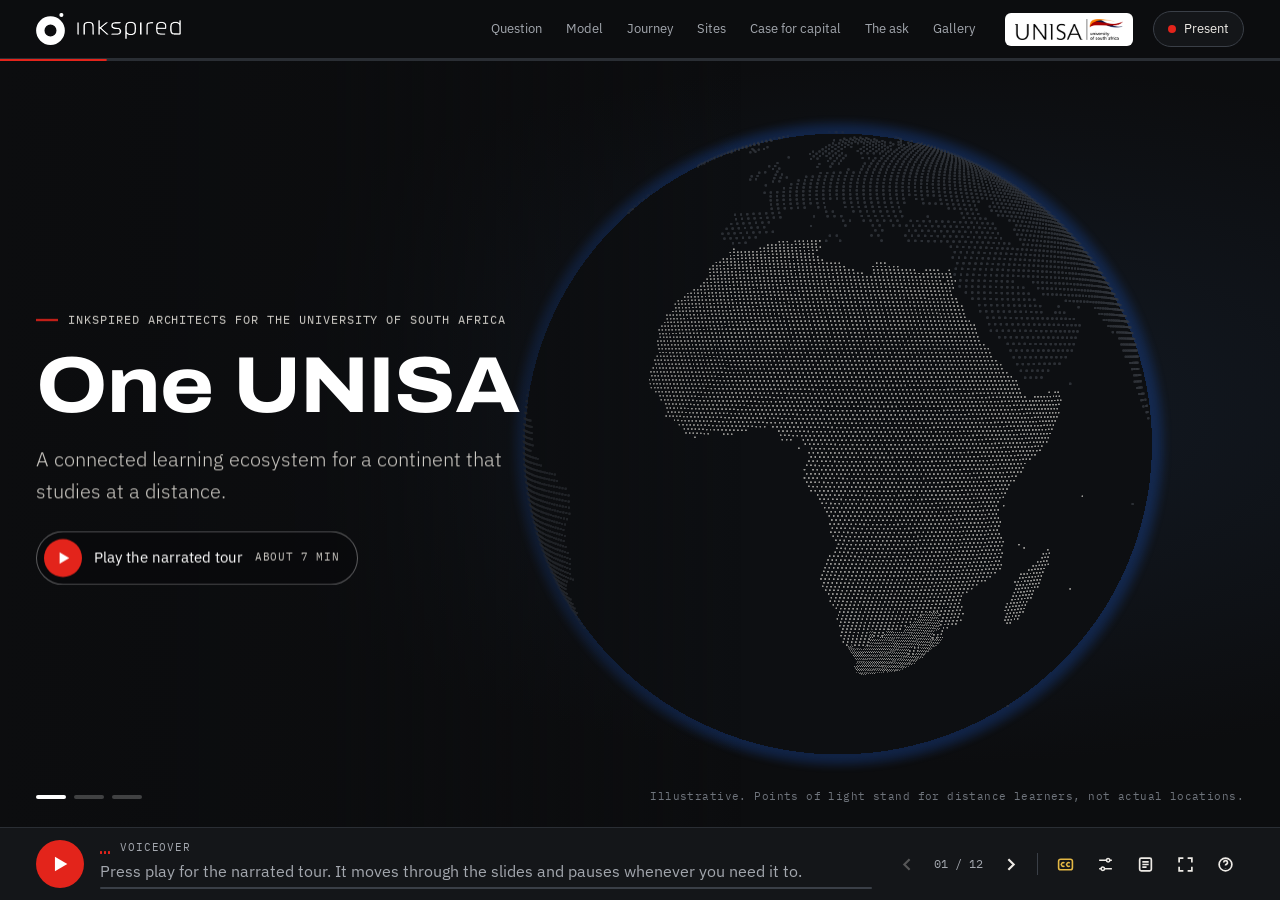
==== index.html @ 0e694513 "Add the One UNISA interactive pitch deck Slide deck with the Africa globe opening, narrated tour (br" ====
<!doctype html>
<html lang="en-ZA">
<head>
<meta charset="utf-8">
<meta name="viewport" content="width=device-width,initial-scale=1,viewport-fit=cover">
<title>One UNISA Global Model</title>
<link rel="icon" type="image/png" href="img/favicon.png">
<link rel="apple-touch-icon" href="img/apple-touch-icon.png">
<link rel="stylesheet" href="fonts/fonts.css">
<link rel="stylesheet" href="css/deck.css">
</head>
<body>

<header class="bar">
  <div class="wrap">
    <a class="brand" href="#africa" data-go="africa" aria-label="Inkspired Architects, back to the start">
      <svg viewBox="0 0 100 111" aria-hidden="true"><circle cx="49.95" cy="60.94" r="35.36" fill="none" stroke="#fff" stroke-width="28.98"/><circle cx="87.79" cy="6.99" r="7.04" fill="#fff"/></svg>
      <img src="img/inkspired-wordmark.png" alt="inkspired" width="796" height="145">
    </a>
    <nav class="nav" aria-label="Chapters">
      <a href="#question" data-go="question">Question</a>
      <a href="#model" data-go="model">Model</a>
      <a href="#journey" data-go="journey">Journey</a>
      <a href="#sites" data-go="sites">Sites</a>
      <a href="#capital" data-go="capital">Case for capital</a>
      <a href="#ask" data-go="ask">The ask</a>
      <a href="#gallery" data-go="gallery">Gallery</a>
    </nav>
    <span class="unisa-chip"><img src="img/unisa-logo.png" alt="UNISA, University of South Africa" width="600" height="117"></span>
    <button class="present" id="presentBtn" type="button" aria-pressed="false"><i></i><span>Present</span></button>
  </div>
</header>
<div class="prog" aria-hidden="true"><i id="progBar"></i></div>

<main class="deck" id="deck" aria-roledescription="slide deck" aria-label="One UNISA">
<div class="track" id="track">

<!-- 00 AFRICA, AT A DISTANCE -->
<section id="africa" class="pg pro-pg" data-chap="vision" aria-roledescription="slide" aria-label="Africa, at a distance">
  <div class="pro-stage" id="proStage">
    <canvas id="globe" aria-hidden="true"></canvas>
    <div class="pro-scrim"></div>
    <div class="pro-labels" id="proLabels" aria-hidden="true"></div>
  </div>
  <div class="pro-copy">
    <div class="wrap">
      <div class="pro-step" data-ph="0">
        <span class="mono pro-kicker"><b></b>Inkspired Architects for the University of South Africa</span>
        <h1>One UNISA</h1>
        <p>A connected learning ecosystem for a continent that studies at a distance.</p>
        <button class="cta" id="heroCta" type="button"><i><svg viewBox="0 0 16 16" fill="#fff"><path d="M3 1.5l11 6.5-11 6.5z"/></svg></i><span>Play the narrated tour</span><small id="ctaMin"></small></button>
      </div>
      <div class="pro-step" data-ph="1">
        <span class="mono pro-kicker"><b></b>Today</span>
        <h1>Africa, at a distance.</h1>
        <p>Students study alone: at kitchen tables, on phones, far from support, laboratories and employers.</p>
      </div>
      <div class="pro-step" data-ph="2">
        <span class="mono pro-kicker"><b></b>One UNISA</span>
        <h1>Now, a front door.</h1>
        <p>Three sites where their regions’ economies already live, joined by one digital backbone from the main campus.</p>
      </div>
    </div>
  </div>
  <div class="pro-foot">
    <div class="wrap">
      <div class="pro-dots" id="proDots"><button type="button" data-ph="0" aria-label="One UNISA"></button><button type="button" data-ph="1" aria-label="Africa, at a distance"></button><button type="button" data-ph="2" aria-label="A front door"></button></div>
      <span class="mono pro-note">Illustrative. Points of light stand for distance learners, not actual locations.</span>
    </div>
  </div>
</section>

<!-- 01 VISION -->
<section id="vision" class="pg hero-pg" data-chap="vision" aria-roledescription="slide" aria-label="One UNISA">
  <div class="hero" id="hero">
    <svg class="hero-ring" viewBox="0 0 100 111" aria-hidden="true"><circle class="r" pathLength="100" cx="49.95" cy="60.94" r="35.36" fill="none" stroke="#fff" stroke-width="28.98"/><circle class="d" cx="87.79" cy="6.99" r="7.04" fill="#fff"/></svg>
    <div class="slide on" style="--acc:var(--hub)" data-i="0">
      <div class="px"><img src="img/d-hub-night.webp" alt="The Hub, Cape Town Marine Studies, at night on the waterfront with Table Mountain behind" width="1600" height="802"></div>
    </div>
    <div class="slide" style="--acc:var(--centre)" data-i="1">
      <div class="px"><img src="img/d-cen-exterior.webp" alt="The Centre, Mahikeng Mining Knowledge Centre, in afternoon light" width="1600" height="900"></div>
    </div>
    <div class="slide" style="--acc:var(--spoke)" data-i="2">
      <div class="px"><img src="img/g-spk-exterior.webp" alt="The Spoke, Mthatha, street frontage at golden hour" width="1600" height="903"></div>
    </div>
    <div class="hero-copy" data-spot>
      <div class="wrap">
        <div id="heroCopy" aria-live="polite"></div>
      </div>
    </div>
    <div class="hero-ctrl">
      <div class="wrap">
        <div class="segs" id="segs">
          <button class="seg" type="button" data-i="0" aria-current="true"><span>01 The Hub</span><i></i></button>
          <button class="seg" type="button" data-i="1"><span>02 The Centre</span><i></i></button>
          <button class="seg" type="button" data-i="2"><span>03 The Spoke</span><i></i></button>
        </div>
        <button class="hbtn" id="heroPause" type="button" aria-label="Pause slides"></button>
        <button class="hbtn" id="heroNext" type="button" aria-label="Next image"><svg viewBox="0 0 16 16" fill="none" stroke="#fff" stroke-width="2"><path d="M6 3l5 5-5 5"/></svg></button>
      </div>
    </div>
  </div>
  <div class="strip">
    <div class="wrap">
      <div data-spot><b data-count="3">3</b><span>connected sites, one network</span></div>
      <div data-spot><b data-count="7900" data-fmt="m2">7,900 m²</b><span>stated gross floor area</span></div>
      <div data-spot><b data-count="3">3</b><span>regional catalytic niches</span></div>
      <div data-spot><b data-count="1">1</b><span>design language and digital backbone</span></div>
    </div>
  </div>
</section>

<!-- 02 QUESTION -->
<section id="question" class="pg" data-chap="question" aria-roledescription="slide" aria-label="The question for this board">
  <div class="wrap">
    <div class="sheet"><span class="n"></span><span class="t">The question for this board</span></div>
    <p class="quote" data-spot>UNISA has taught Africa at a distance for generations. <strong>What if that distance had a front door?</strong></p>
    <div class="gaps">
      <div class="gap" data-spot><span class="mono">Gap one</span><h3>A place to be supported</h3><p>Distance students study at kitchen tables and on phones. When they fall behind, nobody sees it until results are published.</p></div>
      <div class="gap" data-spot><span class="mono">Gap two</span><h3>Laboratories for research</h3><p>Marine science, geoscience and pharmacy need equipment, data and supervision that a screen alone cannot provide.</p></div>
      <div class="gap" data-spot><span class="mono">Gap three</span><h3>A meeting point with industry</h3><p>Employers, ports, mines and clinics need somewhere to meet the graduates they will hire and the research they will fund.</p></div>
    </div>
  </div>
</section>

<!-- 03 MODEL -->
<section id="model" class="pg" data-chap="model" aria-roledescription="slide" aria-label="The model">
  <div class="wrap">
    <div class="sheet"><span class="n"></span><span class="t">The model</span></div>
    <div class="model">
      <div class="mcol">
        <div class="head" data-spot>
          <h2>One UNISA. Three sites. One system.</h2>
          <p class="lede">Each site anchors a catalytic niche its region already lives by, and is sized to the community it serves. All three share one design language and one digital backbone run from the main campus.</p>
        </div>
        <div class="tiers arm-target" id="tiers" data-spot>
          <button class="tier" type="button" data-site="hub" style="--acc:var(--hub);--w:100%"><span class="dot"></span><h3>The Hub, Cape Town</h3><span class="m2">5,000<small>m²</small></span><p>Marine studies and the blue economy</p><span class="scale"><i></i></span></button>
          <button class="tier" type="button" data-site="centre" style="--acc:var(--centre);--w:44%"><span class="dot"></span><h3>The Centre, Mahikeng</h3><span class="m2">2,200<small>m²</small></span><p>Mining and geoscience</p><span class="scale"><i></i></span></button>
          <button class="tier" type="button" data-site="spoke" style="--acc:var(--spoke);--w:14%"><span class="dot"></span><h3>The Spoke, Mthatha</h3><span class="m2">700<small>m²</small></span><p>Pharmaceutical and health studies</p><span class="scale"><i></i></span></button>
          <div class="total"><span class="mono">Network total, stated</span><b>7,900 m²</b></div>
        </div>
      </div>
      <div class="map" data-spot>
        <svg id="mapSvg" viewBox="0 0 620 520" role="img" aria-label="Schematic map of South Africa showing Cape Town, Mahikeng and Mthatha linked to the Pretoria main campus"></svg>
        <span class="cap">Schematic. Not to scale.</span>
      </div>
    </div>
  </div>
</section>

<!-- 04 JOURNEY -->
<section id="journey" class="pg" data-chap="journey" aria-roledescription="slide" aria-label="Student experience">
  <div class="wrap fill">
    <div class="sheet"><span class="n"></span><span class="t">Student experience</span></div>
    <div class="head jhead" data-spot>
      <h2>A student journey that reaches out first.</h2>
      <p class="lede">The buildings exist to deliver a service model. At every stage the system acts before the student has to ask, and every stage has a number the university can track.</p>
    </div>
    <div class="curve" data-spot>
      <div class="cs"><svg id="curveSvg" viewBox="0 0 1000 150" role="group" aria-label="Journey stages"></svg></div>
    </div>
    <div class="stage grow" id="stage" data-spot></div>
  </div>
</section>

<!-- 05 SITES -->
<section id="sites" class="pg" data-chap="sites" aria-roledescription="slide" aria-label="The three sites">
  <div class="wrap fill">
    <div class="sheet"><span class="n"></span><span class="t">The three sites</span></div>
    <div class="rowhead">
      <div class="head">
        <h2>Every square metre has a job.</h2>
        <p class="note">Explore each site through its renders. Areas are taken directly from the proposed accommodation framework.</p>
      </div>
      <div class="tabs sm" role="tablist" aria-label="Sites" data-tabs></div>
    </div>
    <div class="site-top grow" id="sitePanel" role="tabpanel"></div>
  </div>
</section>

<!-- 06 BRIEF -->
<section id="brief" class="pg" data-chap="sites" aria-roledescription="slide" aria-label="Accommodation brief and zoning">
  <div class="wrap fill">
    <div class="sheet"><span class="n"></span><span class="t">The three sites · brief and zoning</span></div>
    <div class="rowhead">
      <div class="head">
        <h2>A brief specific enough to cost.</h2>
        <p class="note">Every zone is named and measured, and the balance for circulation is declared openly.</p>
      </div>
      <div class="tabs sm" role="tablist" aria-label="Sites" data-tabs></div>
    </div>
    <div class="site-low grow" id="briefPanel" role="tabpanel"></div>
  </div>
</section>

<!-- 07 CAPITAL -->
<section id="capital" class="pg capital" data-chap="capital" aria-roledescription="slide" aria-label="The case for capital">
  <div class="wrap">
    <div class="sheet"><span class="n"></span><span class="t">The case for capital</span></div>
    <div class="capgrid">
      <div class="ccol">
        <div class="head" data-spot><h2>Design once. Deploy many. Release capital against evidence.</h2></div>
        <div class="kpis">
          <div data-spot><b>7,900 m²</b><span>Stated gross area across three sites</span></div>
          <div data-spot><b>6,885 m²</b><span>Allocated to named functions in the brief</span></div>
          <div data-spot><b>87%</b><span>Allocation efficiency, named functions to gross</span></div>
          <div data-spot><b>5</b><span>Board gates before the network is complete</span></div>
        </div>
        <div class="card arm-target" id="mixCard" data-spot>
          <div class="card-h"><h3>Space mix by site</h3><span class="mono">Share of stated gross area</span></div>
          <div class="mix" id="mix"></div>
          <div class="legend" style="margin-top:18px">
            <span><i style="background:var(--cat-l)"></i>Learning and teaching</span>
            <span><i style="background:var(--cat-r)"></i>Research and innovation</span>
            <span><i style="background:var(--cat-s)"></i>Student support and public</span>
            <span><i style="background:var(--cat-a)"></i>Administration and operations</span>
            <span><i style="background:repeating-linear-gradient(135deg,var(--cat-u) 0 3px,#2a2e34 3px 6px)"></i>Circulation and services, to be confirmed</span>
          </div>
        </div>
      </div>
      <div class="card" id="kitCard" data-spot>
        <div class="card-h"><h3>One kit of parts</h3><span class="mono">Modules by site, m²</span></div>
        <div class="scroll-x"><table class="matrix" id="matrix"></table></div>
        <p style="font-size:13px;color:var(--muted);margin-top:10px">The same modules repeat at every scale. One specification for furniture, technology, wayfinding and finishes is designed once and procured across the network.</p>
      </div>
    </div>
  </div>
</section>

<!-- 08 LEVERS -->
<section id="levers" class="pg capital" data-chap="capital" aria-roledescription="slide" aria-label="Three levers">
  <div class="wrap">
    <div class="sheet"><span class="n"></span><span class="t">The case for capital · levers</span></div>
    <div class="head wide" data-spot>
      <h2>Three levers, each with a measure.</h2>
      <p class="lede">A repeatable model lowers design cost and delivery risk at every site, smart building data makes space earn its keep, and each site opens new partnership income.</p>
    </div>
    <div class="levers">
      <div class="lever" data-spot>
        <span class="ic"><svg viewBox="0 0 24 24"><rect x="3" y="3" width="7" height="7"/><rect x="14" y="3" width="7" height="7"/><rect x="3" y="14" width="7" height="7"/><rect x="14" y="14" width="7" height="7"/></svg></span>
        <h3>Lower cost and delivery risk</h3>
        <ul><li>One design language and specification across sites</li><li>Repeat procurement of furniture, AV and signage</li><li>Lessons from the Hub priced into the Centre and Spoke</li></ul>
        <div class="kpi-line"><span class="mono">We will measure</span><span>Design fee and variation orders per site</span><span class="tbc">Figure in business case</span></div>
      </div>
      <div class="lever" data-spot>
        <span class="ic"><svg viewBox="0 0 24 24"><path d="M4 18a8 8 0 1 1 16 0"/><path d="M12 18l4.5-6"/></svg></span>
        <h3>Space that earns its keep</h3>
        <ul><li>Every room bookable, every booking measured</li><li>Building energy dashboards and smart lighting</li><li>Flexible rooms: one studio, four layouts</li></ul>
        <div class="kpi-line"><span class="mono">We will measure</span><span>Room utilisation and energy per m²</span><span class="tbc">Targets in business case</span></div>
      </div>
      <div class="lever" data-spot>
        <span class="ic"><svg viewBox="0 0 24 24"><path d="M3 17l6-6 4 4 8-8"/><path d="M15 7h6v6"/></svg></span>
        <h3>New partnership income</h3>
        <ul><li>Blue economy incubator and industry engagement hub</li><li>Hybrid conferencing and partner meetings</li><li>Public lectures and community programmes</li></ul>
        <div class="kpi-line"><span class="mono">We will measure</span><span>Partner income and projects per year</span><span class="tbc">Income model in business case</span></div>
      </div>
    </div>
  </div>
</section>

<!-- 09 GATES AND RISKS -->
<section id="gates" class="pg capital" data-chap="capital" aria-roledescription="slide" aria-label="Gated investment pathway and risks">
  <div class="wrap">
    <div class="sheet"><span class="n"></span><span class="t">The case for capital · gates and risks</span></div>
    <div class="head wide" data-spot><h2>Funding is released gate by gate.</h2></div>
    <div class="stackcards">
      <div class="card">
        <div class="card-h"><h3>Gated investment pathway</h3><span class="mono">Each gate is a board decision</span></div>
        <div class="gates">
          <div class="gate now" data-spot><span class="g">G1</span><b>Concept approval</b><p>Today. Endorse the One UNISA model and the Hub as the first site.</p></div>
          <div class="gate" data-spot><span class="g">G2</span><b>Detailed design and business case</b><p>Quantity surveyor cost plan, enrolment and utilisation model, partner letters of intent.</p></div>
          <div class="gate" data-spot><span class="g">G3</span><b>Hub delivery</b><p>Construction funding released only against an approved business case.</p></div>
          <div class="gate" data-spot><span class="g">G4</span><b>Centre, Mahikeng</b><p>Approved once Hub utilisation data proves the model.</p></div>
          <div class="gate" data-spot><span class="g">G5</span><b>Spoke and scale up</b><p>Mthatha first, then further Spokes from the same kit of parts.</p></div>
        </div>
      </div>
      <div class="card" id="riskCard" data-spot>
        <div class="card-h"><h3>Risks the board should expect us to manage</h3><span class="mono">Risk and response</span></div>
        <dl class="risks">
          <div><dt>Cost overrun</dt><dd>Fixed kit of parts specification, independent cost plan at every gate, no construction funding before the business case.</dd></div>
          <div><dt>Low utilisation</dt><dd>Bookable spaces with live utilisation data. The Centre is not approved until the Hub meets agreed targets.</dd></div>
          <div><dt>Technology ageing</dt><dd>Open standards, a shared backbone managed centrally and technology refresh priced into operating costs.</dd></div>
          <div><dt>Weak local relevance</dt><dd>Each site is tied to a regional niche and to named industry and community partners before design is final.</dd></div>
        </dl>
      </div>
    </div>
  </div>
</section>

<!-- 10 ASK -->
<section id="ask" class="pg ask" data-chap="ask" aria-roledescription="slide" aria-label="The decision we request">
  <div class="wrap">
    <div class="sheet"><span class="n"></span><span class="t">The decision we request</span></div>
    <h2 data-spot>Approve funding to take the Hub through detailed design and a full business case.</h2>
    <p class="lede" data-spot>This is the first gated phase of One UNISA. It commits the university to evidence, not to construction.</p>
    <div class="next">
      <div data-spot><b>A priced cost plan</b><p>Independent quantity surveyor estimate for the Hub, with the Centre and Spoke at order of magnitude.</p></div>
      <div data-spot><b>An enrolment and utilisation model</b><p>Who will use each space, how often, and what that means for operating cost.</p></div>
      <div data-spot><b>Partners on paper</b><p>Letters of intent from industry, research and community partners for each niche.</p></div>
    </div>
  </div>
</section>

<!-- 11 GALLERY -->
<section id="gallery" class="pg" data-chap="gallery" aria-roledescription="slide" aria-label="Render gallery">
  <div class="wrap">
    <div class="sheet"><span class="n"></span><span class="t">Render gallery, revision B</span></div>
    <div class="head">
      <h2>See it for yourself.</h2>
      <p class="lede">Twenty concept renders from revision B, dated 16 October 2026. Filter by site or by type of space and open any image full screen.</p>
    </div>
    <div class="filters">
      <div class="frow" id="fSite"><span class="mono">Site</span></div>
      <div class="frow" id="fType"><span class="mono">Space</span></div>
    </div>
    <p class="count" id="gCount" aria-live="polite"></p>
    <div class="gal" id="gal" style="margin-top:12px"></div>
    <div class="credit">
      <span>Concept design by Inkspired Architects (Pty) Ltd. Johannesburg and Accra.</span>
      <span>Renders are design concepts and subject to detailed design.</span>
    </div>
  </div>
</section>

</div>
<div class="dive-flash" id="diveFlash" aria-hidden="true"><div class="hole"><img src="img/d-hub-night.webp" alt="" decoding="async"></div></div>
</main>

<!-- Player: voiceover, captions and slide controls -->
<footer class="player" id="player">
  <div class="wrap">
    <button class="vo-btn" id="voBtn" type="button" aria-label="Play voiceover"></button>
    <div class="capbox">
      <span class="vo-label mono"><span class="eq" aria-hidden="true"><i></i><i></i><i></i></span><span id="voLabel">Voiceover</span></span>
      <p id="cap" class="sys" aria-live="off"></p>
      <div class="cueprog" aria-hidden="true"><i id="cueBar"></i></div>
    </div>
    <div class="ctl" aria-label="Slide controls">
      <button type="button" id="dPrev" aria-label="Previous"><svg viewBox="0 0 16 16" fill="none" stroke="currentColor" stroke-width="2"><path d="M10 3L5 8l5 5"/></svg></button>
      <span class="pos" id="dPos">01 / 11</span>
      <button type="button" id="dNext" aria-label="Next"><svg viewBox="0 0 16 16" fill="none" stroke="currentColor" stroke-width="2"><path d="M6 3l5 5-5 5"/></svg></button>
      <span class="sep wide"></span>
      <button type="button" id="dCC" aria-label="Captions" aria-pressed="true"><svg viewBox="0 0 16 16" fill="none" stroke="currentColor" stroke-width="1.5"><rect x="1.5" y="3" width="13" height="10" rx="2"/><path d="M7 6.6a1.8 1.8 0 1 0 0 2.8M12 6.6a1.8 1.8 0 1 0 0 2.8"/></svg></button>
      <button type="button" id="dSet" aria-label="Voiceover settings" aria-pressed="false"><svg viewBox="0 0 16 16" fill="none" stroke="currentColor" stroke-width="1.5"><path d="M2 4h7M12 4h2M2 12h2M7 12h7"/><circle cx="10.5" cy="4" r="1.6"/><circle cx="5.5" cy="12" r="1.6"/></svg></button>
      <button type="button" id="dNotes" class="wide" aria-label="Presenter notes" aria-pressed="false"><svg viewBox="0 0 16 16" fill="none" stroke="currentColor" stroke-width="1.6"><rect x="2.5" y="2" width="11" height="12" rx="1.5"/><path d="M5 5.5h6M5 8h6M5 10.5h4"/></svg></button>
      <button type="button" id="dFull" class="wide" aria-label="Full screen"><svg viewBox="0 0 16 16" fill="none" stroke="currentColor" stroke-width="1.6"><path d="M2 6V2h4M14 6V2h-4M2 10v4h4M14 10v4h-4"/></svg></button>
      <button type="button" id="dHelp" class="wide" aria-label="Keyboard shortcuts" aria-pressed="false"><svg viewBox="0 0 16 16" fill="none" stroke="currentColor" stroke-width="1.6"><circle cx="8" cy="8" r="6"/><path d="M6.3 6.2a1.8 1.8 0 1 1 2.4 1.7c-.5.2-.7.6-.7 1.1M8 11.3v.2"/></svg></button>
    </div>
  </div>
</footer>

<div class="pop" id="notes" hidden>
  <h4 id="nTitle"></h4>
  <p id="nBody"></p>
  <p class="take" id="nTake"></p>
  <p class="keys">Arrows step through slides and stages. Space plays or pauses the voiceover. P presenter view. B black screen.</p>
</div>
<div class="pop help" id="help" hidden>
  <h4>Keyboard</h4>
  <p><kbd>→</kbd> next &nbsp; <kbd>←</kbd> previous &nbsp; <kbd>Space</kbd> play or pause voiceover</p>
  <p><kbd>P</kbd> presenter view &nbsp; <kbd>B</kbd> black screen &nbsp; <kbd>F</kbd> full screen</p>
  <p><kbd>C</kbd> captions &nbsp; <kbd>N</kbd> notes &nbsp; <kbd>G</kbd> gallery</p>
  <p><kbd>Home</kbd> start &nbsp; <kbd>End</kbd> the ask &nbsp; <kbd>Esc</kbd> close</p>
  <p class="keys">Swipe or scroll to move between slides. While the voiceover plays, the arrows skip to the next or previous line.</p>
</div>
<div class="pop" id="settings" hidden>
  <h4>Voiceover</h4>
  <label class="fld" id="voiceFld"><span class="mono">Voice</span><select id="voVoice"></select></label>
  <label class="fld"><span class="mono">Speed</span>
    <select id="voRate"><option value="0.9">0.9×</option><option value="1" selected>1×</option><option value="1.1">1.1×</option><option value="1.2">1.2×</option></select>
  </label>
  <label class="chk"><input type="checkbox" id="voAuto" checked> Move to the next slide automatically</label>
  <p class="keys" id="voInfo"></p>
</div>

<div class="blackout" id="blackout" hidden></div>

<!-- Lightbox -->
<div class="lb" id="lb" hidden role="dialog" aria-modal="true" aria-label="Image viewer">
  <div class="lb-top"><span class="mono" id="lbCount"></span><button class="x" id="lbX" type="button" aria-label="Close"><svg viewBox="0 0 16 16" fill="none" stroke="currentColor" stroke-width="2"><path d="M3 3l10 10M13 3L3 13"/></svg></button></div>
  <div class="lb-stage" id="lbStage">
    <button class="arrow l" id="lbL" type="button" aria-label="Previous image"><svg viewBox="0 0 16 16" fill="none" stroke="currentColor" stroke-width="2"><path d="M10 3L5 8l5 5"/></svg></button>
    <img id="lbImg" alt="">
    <button class="arrow r" id="lbR" type="button" aria-label="Next image"><svg viewBox="0 0 16 16" fill="none" stroke="currentColor" stroke-width="2"><path d="M6 3l5 5-5 5"/></svg></button>
  </div>
  <div class="lb-cap"><b id="lbTitle"></b><span class="mono" id="lbMeta"></span></div>
</div>

<script src="vendor/gsap.min.js"></script>
<script src="vendor/Flip.min.js"></script>
<script src="vendor/SplitText.min.js"></script>
<script src="vendor/three.min.js"></script>
<script src="js/geo-dots.js"></script>
<script src="js/voiceover.js"></script>
<script src="audio/timings.js"></script>
<script src="js/globe.js"></script>
<script src="js/deck.js"></script>
</body>
</html>
---- fonts/fonts.css ----
/* Archivo, IBM Plex Sans and IBM Plex Mono (SIL Open Font License), latin subset, stored locally for offline use. */
@font-face {
  font-family: 'Archivo';
  font-style: normal;
  font-weight: 300 800;
  font-stretch: 100% 125%;
  font-display: swap;
  src: url(../fonts/Archivo-300_800.woff2) format('woff2');
  unicode-range: U+0000-00FF, U+0131, U+0152-0153, U+02BB-02BC, U+02C6, U+02DA, U+02DC, U+0304, U+0308, U+0329, U+2000-206F, U+20AC, U+2122, U+2191, U+2193, U+2212, U+2215, U+FEFF, U+FFFD;
}
@font-face {
  font-family: 'IBM Plex Mono';
  font-style: normal;
  font-weight: 400;
  font-display: swap;
  src: url(../fonts/IBMPlexMono-400.woff2) format('woff2');
  unicode-range: U+0000-00FF, U+0131, U+0152-0153, U+02BB-02BC, U+02C6, U+02DA, U+02DC, U+0304, U+0308, U+0329, U+2000-206F, U+20AC, U+2122, U+2191, U+2193, U+2212, U+2215, U+FEFF, U+FFFD;
}
@font-face {
  font-family: 'IBM Plex Mono';
  font-style: normal;
  font-weight: 500;
  font-display: swap;
  src: url(../fonts/IBMPlexMono-500.woff2) format('woff2');
  unicode-range: U+0000-00FF, U+0131, U+0152-0153, U+02BB-02BC, U+02C6, U+02DA, U+02DC, U+0304, U+0308, U+0329, U+2000-206F, U+20AC, U+2122, U+2191, U+2193, U+2212, U+2215, U+FEFF, U+FFFD;
}
@font-face {
  font-family: 'IBM Plex Sans';
  font-style: normal;
  font-weight: 300;
  font-stretch: 100%;
  font-display: swap;
  src: url(../fonts/IBMPlexSans-300.woff2) format('woff2');
  unicode-range: U+0000-00FF, U+0131, U+0152-0153, U+02BB-02BC, U+02C6, U+02DA, U+02DC, U+0304, U+0308, U+0329, U+2000-206F, U+20AC, U+2122, U+2191, U+2193, U+2212, U+2215, U+FEFF, U+FFFD;
}
@font-face {
  font-family: 'IBM Plex Sans';
  font-style: normal;
  font-weight: 400;
  font-stretch: 100%;
  font-display: swap;
  src: url(../fonts/IBMPlexSans-300.woff2) format('woff2');
  unicode-range: U+0000-00FF, U+0131, U+0152-0153, U+02BB-02BC, U+02C6, U+02DA, U+02DC, U+0304, U+0308, U+0329, U+2000-206F, U+20AC, U+2122, U+2191, U+2193, U+2212, U+2215, U+FEFF, U+FFFD;
}
@font-face {
  font-family: 'IBM Plex Sans';
  font-style: normal;
  font-weight: 500;
  font-stretch: 100%;
  font-display: swap;
  src: url(../fonts/IBMPlexSans-300.woff2) format('woff2');
  unicode-range: U+0000-00FF, U+0131, U+0152-0153, U+02BB-02BC, U+02C6, U+02DA, U+02DC, U+0304, U+0308, U+0329, U+2000-206F, U+20AC, U+2122, U+2191, U+2193, U+2212, U+2215, U+FEFF, U+FFFD;
}
@font-face {
  font-family: 'IBM Plex Sans';
  font-style: normal;
  font-weight: 600;
  font-stretch: 100%;
  font-display: swap;
  src: url(../fonts/IBMPlexSans-300.woff2) format('woff2');
  unicode-range: U+0000-00FF, U+0131, U+0152-0153, U+02BB-02BC, U+02C6, U+02DA, U+02DC, U+0304, U+0308, U+0329, U+2000-206F, U+20AC, U+2122, U+2191, U+2193, U+2212, U+2215, U+FEFF, U+FFFD;
}
---- css/deck.css ----
/* Layout concept: an architect's presentation set. Dark gallery walls, renders as the light source, drawing sheet labels and m² as the recurring vernacular.
   Presented as a horizontal slide deck with a synchronised voiceover. */
:root{
  --bg:#0c0d0f; --panel:#141619; --panel2:#1b1e22; --line:#2a2e34; --line2:#3a3f47;
  --fg:#eeebe6; --muted:#a3a7ae; --dim:#6f747c;
  --red:#e3241b; --red-deep:#930000;
  --hub:#5b9be0; --centre:#d77a40; --spoke:#e4b844;
  --cat-l:#7fb4e6; --cat-r:#b292e2; --cat-s:#6fc9a6; --cat-a:#cfc6b6; --cat-u:#3a3f47;
  --display:"Archivo", "Arial Narrow", Arial, sans-serif;
  --body:"IBM Plex Sans", "Segoe UI", Roboto, Helvetica, Arial, sans-serif;
  --mono:"IBM Plex Mono", ui-monospace, Menlo, Consolas, monospace;
  --ease:cubic-bezier(.33,0,.2,1);
  --dh:760px; --ph:76px;
  color-scheme:dark;
}
*{box-sizing:border-box}
[hidden]{display:none!important}
html,body{height:100%;margin:0}
body{background:var(--bg);color:var(--fg);font:400 16px/1.6 var(--body);-webkit-font-smoothing:antialiased;overflow:hidden;display:flex;flex-direction:column;height:100vh;height:100dvh}
img{max-width:100%;display:block}
button,select{font:inherit;color:inherit}
a{color:inherit}
:focus-visible{outline:2px solid var(--spoke);outline-offset:3px;border-radius:4px}
.wrap{max-width:1240px;margin:0 auto;padding-left:max(16px,env(safe-area-inset-left,0px));padding-right:max(16px,env(safe-area-inset-right,0px))}
.mono{font-family:var(--mono);font-size:12px;letter-spacing:.08em;text-transform:uppercase;color:var(--muted)}
h1,h2,h3{font-family:var(--display);font-stretch:112%;text-wrap:balance;margin:0;line-height:1.05;letter-spacing:-.01em}
h2{font-size:clamp(28px,min(4.2vw,6.2vh),56px);font-weight:700}
h3{font-size:clamp(18px,min(2vw,2.8vh),24px);font-weight:600;font-stretch:105%}
p{margin:0}
.lede{font-size:clamp(15px,min(1.6vw,2.4vh),20px);color:var(--muted);max-width:62ch;font-weight:300}

/* Header */
.bar{flex:none;position:relative;z-index:50;background:var(--bg);border-bottom:1px solid var(--line);padding-top:env(safe-area-inset-top,0px)}
.bar .wrap{display:flex;align-items:center;gap:20px;height:58px}
.brand{display:flex;align-items:center;gap:12px;text-decoration:none;flex:none}
.brand svg{width:29px;height:32px}
.brand img{height:19px;width:auto}
.nav{display:flex;gap:4px;margin-left:auto;flex-wrap:nowrap}
.nav a{font-size:13px;text-decoration:none;color:var(--muted);padding:8px 10px;border-radius:6px;white-space:nowrap}
.nav a:hover,.nav a[aria-current="true"]{color:var(--fg);background:var(--panel2)}
.unisa-chip{background:#fff;border-radius:6px;padding:6px 10px;flex:none}
.unisa-chip img{height:21px;width:auto}
.present{flex:none;border:1px solid var(--line2);background:var(--panel);border-radius:999px;padding:7px 14px;font-size:13px;cursor:pointer;display:flex;gap:8px;align-items:center}
.present:hover{border-color:var(--red)}
.present i{width:8px;height:8px;border-radius:50%;background:var(--red);display:block}
@media (max-width:1080px){.nav{display:none}.unisa-chip{margin-left:auto}}
@media (max-width:520px){.brand img{display:none}.present span{display:none}}
.prog{flex:none;height:2px;background:var(--line);position:relative;z-index:50}
.prog i{display:block;height:100%;width:100%;background:var(--red);transform-origin:0 50%;transform:scaleX(0);transition:transform .8s var(--ease)}

/* Deck */
.deck{flex:1;min-height:0;position:relative;overflow:hidden;overflow:clip}
.track{display:flex;height:100%;transition:transform .9s var(--ease);will-change:transform}
.pg{flex:0 0 100%;width:100%;height:100%;overflow-y:auto;overflow-x:hidden;display:flex;flex-direction:column;padding-block:clamp(12px,3.2vh,44px);touch-action:pan-y;overscroll-behavior:contain;scrollbar-width:thin;scrollbar-color:var(--line2) transparent;position:relative}
.pg>.wrap{margin:auto;width:100%}
.pg>.wrap.fill{height:100%;margin:0 auto;display:flex;flex-direction:column}
.fill>.grow{flex:1;min-height:0}
@keyframes slin{from{opacity:0;transform:translate3d(64px,0,0)}to{opacity:1;transform:none}}
@keyframes slinb{from{opacity:0;transform:translate3d(-64px,0,0)}to{opacity:1;transform:none}}
.pg.in .rv{animation:slin .85s var(--ease) both;animation-delay:calc(200ms + var(--d,0) * 85ms)}
.deck.back .pg.in .rv{animation-name:slinb}
[data-spot]{transition:filter .6s var(--ease)}
.pg.spotting [data-spot]:not(.lit){filter:brightness(.4) saturate(.5)}

/* Hero */
.hero-pg{padding:0;overflow:hidden}
.hero{position:relative;flex:1;min-height:0;overflow:hidden;background:#000}
.slide{position:absolute;inset:0;opacity:0;transition:opacity 1.2s var(--ease);pointer-events:none}
.slide.on{opacity:1;pointer-events:auto}
.slide .px{position:absolute;inset:-24px;transform:translate3d(calc(var(--mx,0)*-14px),calc(var(--my,0)*-10px),0);transition:transform .6s var(--ease)}
.slide img{width:100%;height:100%;object-fit:cover}
.slide.on img{animation:kb 9s var(--ease) forwards}
@keyframes kb{from{transform:scale(1.02)}to{transform:scale(1.12)}}
.slide::after{content:"";position:absolute;inset:0;background:linear-gradient(90deg,rgba(6,7,9,.86) 0%,rgba(6,7,9,.55) 42%,rgba(6,7,9,.05) 75%),linear-gradient(0deg,rgba(6,7,9,.9) 0%,rgba(6,7,9,0) 38%)}
.hero-copy{position:absolute;z-index:2;left:0;right:0;bottom:clamp(84px,13vh,120px)}
.hero-copy .wrap>*{max-width:700px}
.hc .tag{display:inline-flex;align-items:center;gap:10px;margin-bottom:18px;color:#e9e6e0}
.hc .tag b{width:22px;height:2px;background:var(--acc);display:block}
.hc h1{font-size:clamp(32px,min(4.8vw,6.6vh),68px);font-weight:750;margin-bottom:16px;color:#fff}
.hc h1 em{font-style:normal;color:var(--acc)}
.hc p{font-size:clamp(16px,1.5vw,19px);color:#d6d3cd;font-weight:300;max-width:46ch}
.hc .tag,.hc h1,.hc p{animation:rise .9s var(--ease) both}
.hc h1{animation-delay:.12s}.hc p{animation-delay:.24s}
@keyframes rise{from{transform:translateY(18px);opacity:.0}to{transform:none;opacity:1}}
.cta{margin-top:24px;display:inline-flex;align-items:center;gap:12px;border:1px solid rgba(255,255,255,.35);background:rgba(10,10,12,.68);border-radius:999px;padding:7px 18px 7px 7px;cursor:pointer;font-size:15px;color:#fff;animation:rise .9s .36s var(--ease) both}
.cta:hover{border-color:#fff}
.cta i{width:38px;height:38px;border-radius:50%;background:var(--red);display:grid;place-items:center;flex:none}
.cta i svg{width:14px;height:14px;margin-left:2px}
.cta small{font-family:var(--mono);font-size:11px;color:#cfccc6;letter-spacing:.06em;text-transform:uppercase}
body.vo-active .cta{visibility:hidden!important}
.hero-ctrl{position:absolute;z-index:3;left:0;right:0;bottom:24px}
.hero-ctrl .wrap{display:flex;align-items:flex-end;gap:16px}
.segs{display:flex;gap:10px;flex:1;max-width:640px}
.seg{flex:1;background:none;border:0;padding:0;text-align:left;cursor:pointer}
.seg span{display:block;font-family:var(--mono);font-size:11px;letter-spacing:.08em;text-transform:uppercase;color:#bdbab4;margin-bottom:8px}
.seg i{display:block;height:3px;background:rgba(255,255,255,.22);border-radius:2px;overflow:hidden}
.seg i::after{content:"";display:block;height:100%;width:var(--p,0%);background:#fff}
.seg[aria-current="true"] span{color:#fff}
.hbtn{width:42px;height:42px;border-radius:50%;border:1px solid rgba(255,255,255,.35);background:rgba(10,10,12,.4);cursor:pointer;display:grid;place-items:center;flex:none}
.hbtn:hover{border-color:#fff}
.hbtn svg{width:16px;height:16px}
body.vo-active .hbtn{display:none}
.hero-ring{position:absolute;z-index:2;right:max(24px,6vw);top:36px;width:clamp(64px,9vw,112px);opacity:.92}
.hero-ring circle.r{stroke-dasharray:101;stroke-dashoffset:101;animation:draw 1.6s .2s var(--ease) forwards}
.hero-ring circle.d{transform-box:fill-box;transform-origin:center;animation:pop .5s 1.5s var(--ease) both}
@keyframes draw{to{stroke-dashoffset:0}}
@keyframes pop{from{transform:scale(0)}to{transform:scale(1)}}

.strip{flex:none;border-top:1px solid var(--line);background:var(--panel)}
.strip .wrap{display:grid;grid-template-columns:repeat(4,1fr);gap:0}
.strip .wrap>div{padding:clamp(10px,2vh,20px) 18px;border-left:1px solid var(--line)}
.strip .wrap>div:first-child{border-left:0;padding-left:0}
.strip b{display:block;font-family:var(--display);font-stretch:112%;font-size:clamp(22px,3.4vh,30px);font-weight:700;font-variant-numeric:tabular-nums;line-height:1.2}
.strip span{font-size:13px;color:var(--muted)}
@media (max-width:720px){.strip .wrap{grid-template-columns:1fr 1fr}.strip .wrap>div:nth-child(3){border-left:0;padding-left:0}.strip .wrap>div:nth-child(n+3){border-top:1px solid var(--line)}
  .hero-pg{overflow-y:auto}.hero{flex:none;height:max(560px,calc(var(--dh) - 150px))}.hero-ring{display:none}.hc h1{font-size:34px}.hero-copy{bottom:96px}}

/* Sheet labels and heads */
.sheet{display:flex;align-items:center;gap:14px;margin-bottom:clamp(12px,2.4vh,22px)}
.sheet .n{font-family:var(--mono);font-size:12px;color:var(--red);letter-spacing:.08em}
.sheet .t{font-family:var(--mono);font-size:12px;letter-spacing:.12em;text-transform:uppercase;color:var(--muted)}
.sheet::after{content:"";flex:1;height:1px;background:var(--line)}
.head{display:grid;gap:clamp(10px,1.8vh,18px);margin-bottom:clamp(18px,3.6vh,40px);max-width:860px}
.rowhead{display:flex;justify-content:space-between;align-items:flex-end;gap:16px 28px;flex-wrap:wrap;margin-bottom:clamp(14px,2.6vh,26px)}
.rowhead .head{margin:0;gap:6px}
.rowhead h2{font-size:clamp(26px,min(3.1vw,5vh),40px)}
.rowhead .note{font-size:14px;color:var(--muted)}
.tabs.sm .tab{padding:7px 14px;font-size:14px}

/* Question */
.quote{font-family:var(--display);font-stretch:108%;font-weight:300;font-size:clamp(28px,min(4vw,6.4vh),54px);line-height:1.12;max-width:20ch;text-wrap:balance}
.quote strong{font-weight:700;color:#fff}
.gaps{display:grid;grid-template-columns:repeat(3,1fr);gap:1px;background:var(--line);border:1px solid var(--line);border-radius:14px;overflow:hidden;margin-top:clamp(28px,6vh,56px)}
.gap{background:var(--panel);padding:clamp(20px,3.2vh,28px);display:grid;gap:12px;align-content:start}
.gap .mono{color:var(--red)}
.gap p{color:var(--muted)}
@media (max-width:820px){.gaps{grid-template-columns:1fr}}

/* Model */
.model{display:grid;grid-template-columns:1fr 1.05fr;gap:clamp(24px,4vw,48px);align-items:center}
.mcol .head{margin-bottom:clamp(16px,3vh,28px)}
@media (max-width:900px){.model{grid-template-columns:1fr}}
.map{position:relative;background:radial-gradient(circle at 60% 40%,#171b21,var(--bg) 70%);border:1px solid var(--line);border-radius:16px;padding:12px}
.map svg{width:100%;height:auto;max-height:calc(var(--dh) - 130px);display:block;overflow:visible}
.map .land{fill:#1d2228;stroke:#3d444d;stroke-width:1.2}
.map .grat{stroke:#1f2329;stroke-width:1}
.map .link{fill:none;stroke-width:1.6;stroke-dasharray:4 6;animation:flow 1.4s linear infinite;opacity:.9;transition:opacity .4s}
@keyframes flow{to{stroke-dashoffset:-20}}
.map .pin{cursor:pointer;transition:opacity .4s}
.map svg.focus .pin:not(.hl),.map svg.focus .link:not(.hl){opacity:.22}
.map .pin .halo{transform-box:fill-box;transform-origin:center;animation:halo 2.4s ease-out infinite}
@keyframes halo{from{transform:scale(.6);opacity:.7}to{transform:scale(2.2);opacity:0}}
.map text{font-family:var(--mono);font-size:12px;fill:var(--fg);letter-spacing:.04em}
.map text.sub{fill:var(--muted);font-size:10.5px}
.map .cap{position:absolute;left:16px;bottom:12px;font-family:var(--mono);font-size:10.5px;color:var(--dim);letter-spacing:.06em;text-transform:uppercase}
.tiers{display:grid;gap:8px}
.tier{display:grid;grid-template-columns:auto 1fr auto;gap:2px 16px;align-items:center;padding:clamp(10px,1.6vh,16px) 20px;border:1px solid var(--line);border-radius:12px;background:var(--panel);cursor:pointer;text-align:left;transition:border-color .3s,background .3s}
.tier:hover,.tier.hl{border-color:var(--acc);background:var(--panel2)}
.tier .dot{width:12px;height:12px;border-radius:50%;background:var(--acc);grid-row:span 2}
.tier h3{font-size:clamp(16px,2.4vh,19px)}
.tier .m2{font-family:var(--display);font-stretch:112%;font-weight:700;font-size:24px;font-variant-numeric:tabular-nums;grid-row:span 2;text-align:right}
.tier .m2 small{font-size:13px;color:var(--muted);font-weight:400;margin-left:2px}
.tier p{font-size:14px;color:var(--muted)}
.tier .scale{grid-column:1/-1;height:6px;background:var(--panel2);border-radius:3px;overflow:hidden;margin-top:6px}
.tier .scale i{display:block;height:100%;background:var(--acc);width:var(--w);transform-origin:left;transition:transform 1.2s var(--ease)}
.arm .tier .scale i{transform:scaleX(0);transition:none}
.total{display:flex;justify-content:space-between;align-items:baseline;padding:12px 4px 0;border-top:1px dashed var(--line2);margin-top:4px}
.total b{font-family:var(--display);font-stretch:112%;font-size:28px;font-variant-numeric:tabular-nums}

/* Journey */
.jhead{display:grid;grid-template-columns:1.15fr 1fr;gap:12px 40px;align-items:end;max-width:none;margin-bottom:clamp(14px,2.6vh,28px)}
@media (max-width:900px){.jhead{grid-template-columns:1fr}}
.curve{border:1px solid var(--line);border-radius:16px;background:var(--panel);padding:10px 20px 4px;margin-bottom:clamp(12px,2vh,20px)}
.curve .cs{overflow-x:auto;margin:0 -8px;padding:0 8px}
.curve svg{width:100%;min-width:720px;height:auto;max-height:16vh;display:block;overflow:visible}
.curve .ax{stroke:var(--line);stroke-width:1}
.curve .path{fill:none;stroke:var(--spoke);stroke-width:2.5}
.curve .area{fill:url(#cg)}
.curve .pt{cursor:pointer}
.curve .pt circle{fill:var(--bg);stroke:var(--spoke);stroke-width:2.5;transition:r .3s}
.curve .pt.on circle{fill:var(--spoke)}
.curve .pt text{font-family:var(--mono);font-size:11px;fill:var(--muted);text-anchor:middle;letter-spacing:.04em}
.curve .pt.on text{fill:var(--fg)}
.curve .ylab{font-family:var(--mono);font-size:10px;fill:var(--dim);letter-spacing:.06em}
.stage{display:grid;grid-template-columns:1.1fr 1fr;grid-template-rows:minmax(0,1fr);gap:0;border:1px solid var(--line);border-radius:16px;overflow:hidden;background:var(--panel);min-height:320px}
.stage figure{margin:0;position:relative;min-height:0;background:#000;overflow:hidden}
.stage figure img{position:absolute;inset:0;width:100%;height:100%;object-fit:cover;animation:fadein .7s var(--ease);cursor:zoom-in}
@keyframes fadein{from{opacity:.2;transform:scale(1.04)}to{opacity:1;transform:none}}
.stage figure .step{position:absolute;left:16px;top:16px;background:rgba(8,9,11,.75);border:1px solid rgba(255,255,255,.18);padding:6px 10px;border-radius:6px;font-family:var(--mono);font-size:11px;letter-spacing:.08em;text-transform:uppercase}
.stage .info{padding:clamp(16px,2.6vh,28px);display:grid;gap:clamp(8px,1.5vh,16px);font-size:15px;line-height:1.5;align-content:start;overflow:auto;min-height:0}
.stage .info>*{animation:rise .6s var(--ease) both}
.stage .say{font-family:var(--display);font-stretch:108%;font-size:clamp(18px,min(2vw,3vh),28px);font-weight:600;line-height:1.15}
.stage .say::before{content:"\201C";color:var(--spoke)}
.stage .say::after{content:"\201D";color:var(--spoke)}
.act{border-left:3px solid var(--spoke);padding:4px 0 4px 16px}
.act .mono{color:var(--spoke)}
.kv{display:grid;grid-template-columns:110px 1fr;gap:8px 14px;font-size:14.5px;margin:0}
.kv dt{font-family:var(--mono);font-size:11px;letter-spacing:.08em;text-transform:uppercase;color:var(--dim);padding-top:3px}
.kv dd{margin:0;color:var(--fg)}
.measure{display:inline-flex;gap:8px;align-items:center;background:var(--panel2);border:1px solid var(--line2);padding:8px 12px;border-radius:8px;font-size:14px;width:max-content;max-width:100%}
.measure b{color:var(--cat-s);font-weight:500}
@media (max-width:900px){.stage{grid-template-columns:1fr;grid-template-rows:auto}.stage figure{height:260px}}

/* Sites */
.tabs{display:flex;gap:8px;flex-wrap:wrap}
.tab{border:1px solid var(--line2);background:var(--panel);border-radius:999px;padding:9px 16px;cursor:pointer;display:flex;gap:10px;align-items:center;font-size:14.5px}
.tab i{width:10px;height:10px;border-radius:50%;background:var(--acc)}
.tab[aria-selected="true"]{background:var(--fg);color:var(--bg);border-color:var(--fg)}
.site-top{display:grid;grid-template-columns:1.6fr 1fr;grid-template-rows:minmax(0,1fr);gap:24px;min-height:400px}
.site-top>.vcol{display:flex;flex-direction:column;min-width:0;min-height:0}
.site-top .site-facts{overflow:auto}
@media (max-width:900px){.site-top{grid-template-columns:1fr}}
.viewer{position:relative;border-radius:16px;overflow:hidden;background:#000;flex:1;min-height:240px}
.viewer img{position:absolute;inset:0;width:100%;height:100%;object-fit:cover;cursor:zoom-in;animation:fadein .6s var(--ease)}
.viewer .cap{position:absolute;left:0;right:0;bottom:0;padding:40px 18px 14px;background:linear-gradient(0deg,rgba(0,0,0,.8),transparent);font-size:14px;display:flex;justify-content:space-between;gap:12px;pointer-events:none}
.thumbs{display:flex;gap:8px;overflow-x:auto;padding:10px 0 4px;scrollbar-width:thin}
.thumbs button{flex:none;width:88px;aspect-ratio:16/10;border-radius:8px;overflow:hidden;border:2px solid transparent;padding:0;background:#000;cursor:pointer;opacity:.6;transition:opacity .2s}
.thumbs button img{width:100%;height:100%;object-fit:cover}
.thumbs button[aria-current="true"]{border-color:var(--acc);opacity:1}
.thumbs button:hover{opacity:1}
.site-facts{border:1px solid var(--line);border-radius:16px;background:var(--panel);padding:clamp(18px,3vh,26px);display:grid;gap:clamp(10px,1.8vh,18px);align-content:start;min-width:0}
.site-facts .big{font-family:var(--display);font-stretch:115%;font-size:clamp(40px,min(5vw,7vh),64px);font-weight:750;line-height:1;font-variant-numeric:tabular-nums}
.site-facts .big small{font-size:20px;font-weight:400;color:var(--muted)}
.facts{display:grid;grid-template-columns:1fr 1fr;gap:12px}
.facts div{border-top:1px solid var(--line);padding-top:8px}
.facts b{display:block;font-weight:500;font-size:15px;line-height:1.35}
.facts span{font-size:12.5px;color:var(--muted)}
.feat{display:grid;gap:6px;padding:0;margin:0}
.feat li{list-style:none;display:flex;gap:10px;font-size:14.5px;color:var(--fg);line-height:1.45}
.feat li::before{content:"";width:6px;height:6px;border-radius:50%;background:var(--acc);margin-top:8px;flex:none}
.site-low{display:grid;grid-template-columns:1fr 1fr;grid-template-rows:minmax(0,1fr);gap:24px;min-height:420px}
.site-low>.card{display:flex;flex-direction:column;min-height:0}
@media (max-width:900px){.site-low{grid-template-columns:1fr}}
.card{border:1px solid var(--line);border-radius:16px;background:var(--panel);padding:clamp(16px,2.8vh,24px);min-width:0}
.card-h{display:flex;justify-content:space-between;align-items:baseline;gap:12px;margin-bottom:clamp(10px,2vh,18px);flex-wrap:wrap}
.stack{display:flex;height:30px;border-radius:6px;overflow:hidden;gap:2px;margin-bottom:14px}
.stack i{display:block;height:100%;transition:flex-grow 1s var(--ease),opacity .3s;cursor:default}
.stack i.u{background:repeating-linear-gradient(135deg,var(--cat-u) 0 6px,#2a2e34 6px 12px)}
.zones{display:grid;align-content:start;gap:2px;font-size:14px;flex:1;min-height:150px;overflow:auto;padding-right:4px}
.zones div{display:grid;grid-template-columns:12px 1fr auto;gap:10px;align-items:center;padding:6px 8px;border-radius:6px;transition:background .3s}
.zones div:hover,.zones div.hl{background:var(--panel2)}
.zones div.hl{box-shadow:inset 3px 0 0 var(--acc)}
.zones i{width:10px;height:10px;border-radius:2px}
.zones span:last-child{font-family:var(--mono);font-size:13px;color:var(--muted);font-variant-numeric:tabular-nums}
.zones .u span:nth-child(2){color:var(--muted)}
.planbox{background:#f6f5f2;border-radius:10px;overflow:hidden;cursor:zoom-in;flex:1;min-height:200px;position:relative}
.planbox img{position:absolute;inset:0;width:100%;height:100%;object-fit:contain;animation:fadein .5s var(--ease)}
.floors{display:flex;gap:6px;flex-wrap:wrap}
.floors button{border:1px solid var(--line2);background:none;border-radius:6px;padding:5px 10px;font-size:12.5px;cursor:pointer;font-family:var(--mono);letter-spacing:.04em}
.floors button[aria-pressed="true"]{background:var(--acc);border-color:var(--acc);color:#111}
.legend{display:flex;gap:6px 16px;flex-wrap:wrap;font-size:12.5px;color:var(--muted)}
.legend span{display:flex;gap:6px;align-items:center}
.legend i{width:10px;height:10px;border-radius:2px;display:block}
@media (max-width:900px),(max-height:560px){.pg>.wrap.fill{height:auto;margin:auto}.site-top,.site-low{grid-template-rows:auto;min-height:0}.viewer{flex:none;aspect-ratio:16/9.4}.planbox{flex:none;aspect-ratio:16/10}.zones{flex:none;max-height:340px}.stage{min-height:0}}

/* Capital */
.pg.capital{background:linear-gradient(180deg,var(--bg),#0f1013)}
.capgrid{display:grid;grid-template-columns:1fr 1fr;gap:24px;align-items:stretch}
.ccol{display:grid;gap:clamp(12px,2vh,20px);align-content:start;min-width:0}
.ccol .head{margin:0}
.ccol h2{font-size:clamp(26px,min(3.3vw,5vh),46px)}
#kitCard{display:flex;flex-direction:column}
#kitCard .scroll-x{flex:1}
@media (max-width:980px){.capgrid{grid-template-columns:1fr}}
.mcol h2{font-size:clamp(26px,min(3.8vw,5.6vh),52px)}
.head.wide{max-width:none}
.kpis{display:grid;grid-template-columns:1fr 1fr;gap:1px;background:var(--line);border:1px solid var(--line);border-radius:16px;overflow:hidden}
.kpis div{background:var(--panel);padding:clamp(10px,1.7vh,18px) 20px;display:grid;gap:4px;align-content:start}
.kpis b{font-family:var(--display);font-stretch:115%;font-size:clamp(24px,min(2.8vw,4.3vh),38px);font-weight:750;line-height:1;font-variant-numeric:tabular-nums}
.kpis span{font-size:13.5px;color:var(--muted);line-height:1.35}
.grid2{display:grid;grid-template-columns:1.2fr 1fr;gap:24px}
@media (max-width:980px){.grid2{grid-template-columns:1fr}}
.mix{display:grid;gap:14px}
.mixrow{display:grid;grid-template-columns:76px 1fr 64px;gap:14px;align-items:center}
.mixrow .lab{font-weight:500;display:flex;gap:8px;align-items:center}
.mixrow .lab i{width:8px;height:8px;border-radius:50%;background:var(--acc)}
.mixbar{display:flex;height:30px;border-radius:5px;overflow:hidden;gap:2px;position:relative}
.mixbar i{display:grid;place-items:center;font-family:var(--mono);font-size:11px;color:#111;font-style:normal;font-variant-numeric:tabular-nums;overflow:hidden;white-space:nowrap;transform-origin:left;transition:transform 1s var(--ease)}
.mixbar i.u{color:var(--muted);background:repeating-linear-gradient(135deg,var(--cat-u) 0 6px,#2a2e34 6px 12px)}
.arm .mixbar i{transform:scaleX(0);transition:none}
.mixrow .tot{font-family:var(--mono);font-size:13px;color:var(--muted);text-align:right;font-variant-numeric:tabular-nums}
.scroll-x{overflow-x:auto}
table.matrix{width:100%;height:100%;border-collapse:collapse;font-size:13.5px;min-width:440px}
.matrix th,.matrix td{padding:clamp(2px,.5vh,5px) 8px;border-bottom:1px solid var(--line);text-align:center}
.matrix th:first-child,.matrix td:first-child{text-align:left}
.matrix thead th{font-family:var(--mono);font-size:11px;letter-spacing:.08em;text-transform:uppercase;color:var(--muted);font-weight:400}
.matrix td .cell{display:inline-flex;align-items:center;gap:7px;min-width:62px}
.matrix td .bub{display:inline-block;border-radius:50%;background:var(--acc);opacity:.9;flex:none}
.matrix td small{font-family:var(--mono);font-size:11px;color:var(--muted);font-variant-numeric:tabular-nums}
.matrix td.no{color:var(--dim)}
.levers{display:grid;grid-template-columns:repeat(3,1fr);gap:16px}
@media (max-width:900px){.levers{grid-template-columns:1fr}}
.lever{border:1px solid var(--line);border-radius:16px;background:var(--panel);padding:clamp(20px,3.2vh,28px);display:grid;gap:14px;align-content:start}
.lever .ic{width:44px;height:44px;border-radius:10px;background:var(--panel2);display:grid;place-items:center;border:1px solid var(--line2)}
.lever .ic svg{width:22px;height:22px;stroke:var(--fg);fill:none;stroke-width:1.6}
.lever ul{margin:0;padding:0;display:grid;gap:6px}
.lever li{list-style:none;font-size:14.5px;color:var(--muted);padding-left:16px;position:relative}
.lever li::before{content:"";position:absolute;left:0;top:11px;width:7px;height:1px;background:var(--fg)}
.kpi-line{border-top:1px solid var(--line);padding-top:12px;display:grid;gap:4px}
.tbc{display:inline-block;font-family:var(--mono);font-size:11px;letter-spacing:.06em;text-transform:uppercase;color:var(--spoke);border:1px dashed color-mix(in srgb,var(--spoke) 60%,transparent);padding:3px 8px;border-radius:4px;width:max-content}
.gates{position:relative;display:grid;grid-template-columns:repeat(5,1fr);gap:12px;margin-top:8px}
.gates::before{content:"";position:absolute;left:0;right:0;top:21px;height:2px;background:linear-gradient(90deg,var(--red) 0 20%,var(--line2) 20%)}
.gate{position:relative;display:grid;gap:8px;align-content:start}
.gate .g{width:44px;height:44px;border-radius:50%;border:2px solid var(--line2);background:var(--bg);display:grid;place-items:center;font-family:var(--mono);font-size:13px;position:relative;z-index:1;transition:border-color .4s}
.gate.now .g{border-color:var(--red);background:var(--red);color:#fff}
.pg.spotting .gate.lit:not(.now) .g{border-color:var(--fg)}
.gate b{font-weight:600;font-size:15px;line-height:1.35}
.gate p{font-size:13.5px;color:var(--muted);line-height:1.5}
@media (max-width:900px){.gates{grid-template-columns:1fr;gap:18px}.gates::before{left:21px;right:auto;top:0;bottom:0;width:2px;height:auto;background:linear-gradient(180deg,var(--red) 0 18%,var(--line2) 18%)}.gate{grid-template-columns:44px 1fr;column-gap:16px}.gate .g{grid-row:span 2}}
.risks{display:grid;grid-template-columns:1fr 1fr;gap:clamp(10px,1.8vh,16px) 32px;margin:0}
.risks div{border-top:1px solid var(--line);padding-top:10px;display:grid;gap:4px}
.risks dt{font-weight:500}
.risks dd{margin:0;color:var(--muted);font-size:14.5px;line-height:1.5}
@media (max-width:820px){.risks{grid-template-columns:1fr}}
.stackcards{display:grid;gap:clamp(14px,2.4vh,24px)}

/* Ask */
.pg.ask{background:var(--red-deep) url("data:image/svg+xml,%3Csvg xmlns='http://www.w3.org/2000/svg' viewBox='0 0 100 111'%3E%3Cg opacity='.12'%3E%3Ccircle cx='49.95' cy='60.94' r='35.36' fill='none' stroke='%23fff' stroke-width='28.98'/%3E%3Ccircle cx='87.79' cy='6.99' r='7.04' fill='%23fff'/%3E%3C/g%3E%3C/svg%3E") no-repeat right 8px top 24px/450px 500px}
.ask .wrap{position:relative}
.ask .sheet .n,.ask .sheet .t{color:#ffd9d3}
.ask .sheet::after{background:rgba(255,255,255,.2)}
.ask h2{font-size:clamp(30px,min(4.6vw,7vh),62px);max-width:20ch;color:#fff}
.ask .lede{color:#ffe2dc;margin-top:20px}
.next{display:grid;grid-template-columns:repeat(3,1fr);gap:16px;margin-top:clamp(24px,5vh,44px)}
.next div{border-top:1px solid rgba(255,255,255,.3);padding-top:14px;display:grid;gap:6px;align-content:start}
.next b{color:#fff;font-weight:600}
.next p{color:#ffd9d3;font-size:14.5px}
@media (max-width:820px){.next{grid-template-columns:1fr}}

/* Gallery */
.filters{display:grid;gap:10px;margin-bottom:16px}
.frow{display:flex;gap:8px;flex-wrap:wrap;align-items:center}
.frow .mono{width:58px;flex:none}
.chip{border:1px solid var(--line2);background:var(--panel);border-radius:999px;padding:6px 13px;font-size:13.5px;cursor:pointer;display:inline-flex;gap:8px;align-items:center}
.chip small{font-family:var(--mono);color:var(--muted);font-size:11px}
.chip[aria-pressed="true"]{background:var(--fg);color:var(--bg);border-color:var(--fg)}
.chip[aria-pressed="true"] small{color:var(--dim)}
.chip:disabled{opacity:.35;cursor:not-allowed}
.gal{display:grid;grid-template-columns:repeat(auto-fill,minmax(220px,1fr));gap:12px}
.gi{position:relative;border-radius:12px;overflow:hidden;background:#000;aspect-ratio:16/10;border:0;padding:0;cursor:zoom-in}
.gi img{width:100%;height:100%;object-fit:cover;transition:transform .8s var(--ease)}
.gi:hover img{transform:scale(1.05)}
.gi .gl{position:absolute;left:0;right:0;bottom:0;padding:30px 12px 10px;background:linear-gradient(0deg,rgba(0,0,0,.82),transparent);text-align:left;display:grid;gap:2px}
.gi .gl b{font-weight:500;font-size:14px}
.gi .gl span{font-family:var(--mono);font-size:10.5px;letter-spacing:.08em;text-transform:uppercase;color:#cfccc6;display:flex;gap:6px;align-items:center}
.gi .gl span i{width:7px;height:7px;border-radius:50%;background:var(--acc)}
.gi.out{display:none}
.count{font-family:var(--mono);font-size:12px;color:var(--muted)}
.credit{display:flex;gap:16px;justify-content:space-between;flex-wrap:wrap;font-size:13px;color:var(--dim);border-top:1px solid var(--line);margin-top:24px;padding-top:16px}

/* Player bar */
.player{flex:none;position:relative;z-index:60;border-top:1px solid var(--line);background:var(--panel);padding-bottom:env(safe-area-inset-bottom,0px)}
.player .wrap{display:grid;grid-template-columns:auto 1fr auto;gap:16px;align-items:center;min-height:72px;padding-top:8px;padding-bottom:8px}
.vo-btn{width:48px;height:48px;border-radius:50%;border:0;background:var(--red);color:#fff;display:grid;place-items:center;cursor:pointer;flex:none}
.vo-btn:hover{background:#f03a30}
.vo-btn svg{width:18px;height:18px}
.vo-btn{position:relative}
.vo-btn::after{content:"";position:absolute;inset:0;border-radius:50%;border:2px solid rgba(227,36,27,.55);opacity:0;pointer-events:none}
body.vo-playing .vo-btn::after{animation:pulse 2.2s var(--ease) infinite}
@keyframes pulse{0%{transform:scale(1);opacity:.9}100%{transform:scale(1.6);opacity:0}}
.capbox{min-width:0;display:grid;gap:4px}
.vo-label{display:flex;gap:10px;align-items:center;font-size:11px}
.vo-label .eq{display:inline-flex;gap:2px;align-items:flex-end;height:11px}
.vo-label .eq i{width:2px;height:11px;background:var(--red);border-radius:1px;transform-origin:50% 100%;transform:scaleY(.27)}
body.vo-playing .vo-label .eq i{animation:eq .9s ease-in-out infinite}
body.vo-playing .vo-label .eq i:nth-child(2){animation-delay:.2s}
body.vo-playing .vo-label .eq i:nth-child(3){animation-delay:.4s}
@keyframes eq{0%,100%{transform:scaleY(.27)}50%{transform:scaleY(1)}}
#cap{font-size:15.5px;line-height:1.4;color:var(--fg);display:-webkit-box;-webkit-line-clamp:2;-webkit-box-orient:vertical;overflow:hidden;max-width:78ch;min-height:1.4em}
#cap.sys{color:var(--muted)}
body.no-cc #cap{visibility:hidden}
.cueprog{height:2px;background:var(--line2);border-radius:2px;overflow:hidden;max-width:78ch}
.cueprog i{display:block;height:100%;width:100%;background:var(--spoke);transform-origin:0 50%;transform:scaleX(0);transition:transform .5s var(--ease)}
.ctl{display:flex;gap:2px;align-items:center}
.ctl button{border:0;background:none;width:38px;height:38px;border-radius:50%;cursor:pointer;display:grid;place-items:center;color:var(--fg)}
.ctl button:hover{background:var(--panel2)}
.ctl button:disabled{opacity:.3;cursor:default;background:none}
.ctl button[aria-pressed="true"]{color:var(--spoke)}
.ctl svg{width:17px;height:17px}
.ctl .pos{font-family:var(--mono);font-size:12px;color:var(--muted);padding:0 6px;font-variant-numeric:tabular-nums;white-space:nowrap}
.ctl .sep{width:1px;height:22px;background:var(--line2);margin:0 6px}
@media (max-width:760px){
  .player .wrap{grid-template-columns:auto 1fr;gap:10px 12px}
  .ctl{grid-column:1/-1;justify-content:space-between}
  .ctl .wide{display:none}
  #cap{font-size:14.5px}
}
.pop{position:fixed;z-index:70;right:calc(16px + env(safe-area-inset-right,0px));bottom:calc(var(--ph) + 12px);width:min(420px,calc(100vw - 32px));background:var(--panel);border:1px solid var(--line2);border-radius:14px;padding:20px;box-shadow:0 20px 60px rgba(0,0,0,.5);display:grid;gap:10px}
.pop h4{margin:0;font-family:var(--mono);font-size:11px;letter-spacing:.1em;text-transform:uppercase;color:var(--red)}
.pop p{font-size:15px;line-height:1.55}
.pop .take{border-top:1px solid var(--line);padding-top:10px;font-size:14px;color:var(--spoke)}
.pop .keys{font-family:var(--mono);font-size:11px;color:var(--dim);line-height:1.6}
.help kbd{font-family:var(--mono);font-size:12px;border:1px solid var(--line2);border-bottom-width:2px;border-radius:4px;padding:1px 6px;background:var(--panel2)}
.fld{display:grid;gap:6px}
.fld select{background:var(--panel2);border:1px solid var(--line2);border-radius:8px;padding:8px 10px;font-size:14px;width:100%}
.chk{display:flex;gap:10px;align-items:center;font-size:14px;cursor:pointer}
.chk input{accent-color:var(--red);width:16px;height:16px}

/* Lightbox */
.lb{position:fixed;inset:0;z-index:100;background:rgba(5,6,7,.96);display:grid;grid-template-rows:auto 1fr auto;padding:calc(12px + env(safe-area-inset-top,0px)) max(12px,env(safe-area-inset-right,0px)) calc(12px + env(safe-area-inset-bottom,0px)) max(12px,env(safe-area-inset-left,0px))}
.lb-top{display:flex;justify-content:space-between;align-items:center;gap:12px;padding:4px 6px 10px}
.lb-stage{position:relative;overflow:hidden;display:grid;place-items:center;touch-action:none}
.lb-stage img{max-width:100%;max-height:100%;object-fit:contain;transform:translate(var(--tx,0),var(--ty,0)) scale(var(--z,1));transition:transform .25s var(--ease);cursor:zoom-in;user-select:none}
.lb.zoomed .lb-stage img{cursor:grab;transition:none}
.lb-cap{display:flex;justify-content:space-between;align-items:center;gap:12px;padding:10px 6px 0;font-size:14px;flex-wrap:wrap}
.lb button.x,.lb .arrow{border:1px solid var(--line2);background:var(--panel);border-radius:50%;width:44px;height:44px;cursor:pointer;display:grid;place-items:center}
.lb .arrow{position:absolute;top:50%;transform:translateY(-50%);z-index:2}
.lb .arrow.l{left:8px}.lb .arrow.r{right:8px}
.lb svg{width:16px;height:16px}

@media (prefers-reduced-motion:reduce){
  *,*::before,*::after{animation-duration:.01ms!important;animation-delay:0ms!important;animation-iteration-count:1!important;transition-duration:.01ms!important}
}

/* Opening globe */
.pro-pg{padding:0;overflow:hidden;background:radial-gradient(ellipse at 72% 46%,#131a24 0%,var(--bg) 60%)}
.pro-stage{position:absolute;inset:0;overflow:hidden}
.pro-stage canvas{width:100%;height:100%;display:block}
.pro-labels{position:absolute;inset:0;pointer-events:none;overflow:hidden}
.glabel{position:absolute;left:0;top:0;opacity:0;will-change:transform,opacity}
.glabel .in{position:absolute;left:14px;top:-10px;font-family:var(--mono);letter-spacing:.05em;white-space:nowrap;text-shadow:0 1px 8px rgba(0,0,0,.9)}
.glabel b{display:block;font-weight:500;font-size:12px;color:var(--fg)}
.glabel span{display:block;color:var(--muted);font-size:10.5px}
.glabel[data-site="centre"] .in{left:auto;right:14px;text-align:right}
.glabel[data-site="pretoria"] .in{top:-30px}
.glabel[data-site="spoke"] .in{top:4px}
.dive-flash{position:absolute;inset:0;z-index:30;pointer-events:none;overflow:hidden;visibility:hidden;opacity:0}
.dive-flash .hole{position:absolute;left:0;top:0;border-radius:50%;overflow:hidden;transform-origin:0 0;will-change:transform,opacity;backface-visibility:hidden}
.dive-flash img{position:absolute;left:0;top:0;max-width:none;object-fit:cover;transform-origin:0 0;will-change:transform;backface-visibility:hidden}
.pro-stage canvas{opacity:0;transition:opacity 1.4s var(--ease)}
.pro-stage canvas.ready{opacity:1}
.pro-copy{position:absolute;inset:0;display:flex;align-items:center;pointer-events:none}
.pro-copy .wrap{width:100%;position:relative;height:100%}
.pro-step{position:absolute;left:max(16px,env(safe-area-inset-left,0px));top:50%;transform:translateY(-50%);max-width:min(560px,52vw);opacity:0;visibility:hidden}
.pro-step.on{pointer-events:auto}
.pro-step>*{will-change:transform,opacity}
.pro-step h1{font-size:clamp(40px,min(6.2vw,10vh),92px);font-weight:750;color:#fff;margin:16px 0 18px;line-height:1}
.pro-step p{font-size:clamp(16px,min(1.6vw,2.4vh),20px);color:#cfccc6;font-weight:300;max-width:40ch}
.pro-kicker{display:inline-flex;gap:10px;align-items:center;color:#d6d3cd}
.pro-kicker b{width:22px;height:2px;background:var(--red);display:block}
.pro-step .cta{animation:none}
.pro-foot{position:absolute;left:0;right:0;bottom:22px;pointer-events:none}
.pro-foot .wrap{display:flex;justify-content:space-between;align-items:center;gap:16px}
.pro-dots{display:flex;gap:8px;pointer-events:auto}
.pro-dots button{width:30px;height:4px;border:0;border-radius:2px;background:rgba(255,255,255,.22);cursor:pointer;padding:0;transition:background .3s}
.pro-dots button[aria-current="true"]{background:#fff}
.pro-note{font-size:10.5px;color:var(--dim);text-align:right;text-transform:none;letter-spacing:.04em}
.pro-pg.nogl{background:linear-gradient(90deg,rgba(6,7,9,.9),rgba(6,7,9,.4)),url(../img/d-hub-night.webp) center/cover}
.pro-pg.nogl canvas,.pro-pg.nogl .pro-note{display:none}
@media (max-width:760px){
  .pro-copy{align-items:flex-start}
  .pro-step{top:24px;transform:none;max-width:none;right:16px}
  .pro-step h1{font-size:40px}
  .pro-note{display:none}
}

/* Captions follow the voice word by word */
#cap .w{transition:opacity .2s}
#cap.words .w{opacity:.4}
#cap.words .w.on{opacity:1}

/* Calm slides: content fades in, nothing travels */
@keyframes calmIn{from{opacity:0}to{opacity:1}}
.pg.calm.in .rv,.pg.in .rv.rv-soft{animation-name:calmIn;animation-duration:.8s}
.deck.back .pg.calm.in .rv,.deck.back .pg.in .rv.rv-soft{animation-name:calmIn}
.split-line{padding-bottom:.06em;margin-bottom:-.06em}

/* Shared-element morph between slides */
.morph{position:fixed;z-index:90;pointer-events:none;border-radius:12px;border:1px solid var(--acc,var(--line2));background:var(--panel2);overflow:hidden;display:grid;place-items:center}
.morph b{font-family:var(--display);font-stretch:115%;font-weight:750;color:var(--fg);white-space:nowrap;font-variant-numeric:tabular-nums;line-height:1}

/* Blackout for clickers and the B key */
.blackout{position:fixed;inset:0;z-index:300;background:#000;cursor:none}
.pg.in .rv.no-anim{animation:none}
.reveal{position:absolute;inset:0;z-index:40;pointer-events:none}
.lb-fly{position:fixed;z-index:101;object-fit:cover;border-radius:10px;pointer-events:none;transform-origin:0 0;will-change:transform}
.pro-scrim{position:absolute;inset:0;pointer-events:none;background:linear-gradient(90deg,var(--bg) 0%,rgba(12,13,15,.88) 26%,rgba(12,13,15,.35) 44%,rgba(12,13,15,0) 58%)}
@media (max-width:760px){.pro-scrim{background:linear-gradient(180deg,var(--bg) 0%,rgba(12,13,15,.8) 34%,rgba(12,13,15,0) 60%)}}
/* Arriving from the globe dive: the render is already full screen, so only the shading and words fade up. */
@keyframes ovIn{from{opacity:0}to{opacity:1}}
.pg.from-dive .slide::after,.pg.from-dive .hero-ctrl,.pg.from-dive .hero-ring,.pg.from-dive .strip{animation:ovIn 1.3s var(--ease) both}
.pg.from-dive .hc .tag,.pg.from-dive .hc h1,.pg.from-dive .hc p{animation-delay:.5s}

/* Slides two or more away are not painted until they are near */
.pg.far{visibility:hidden}
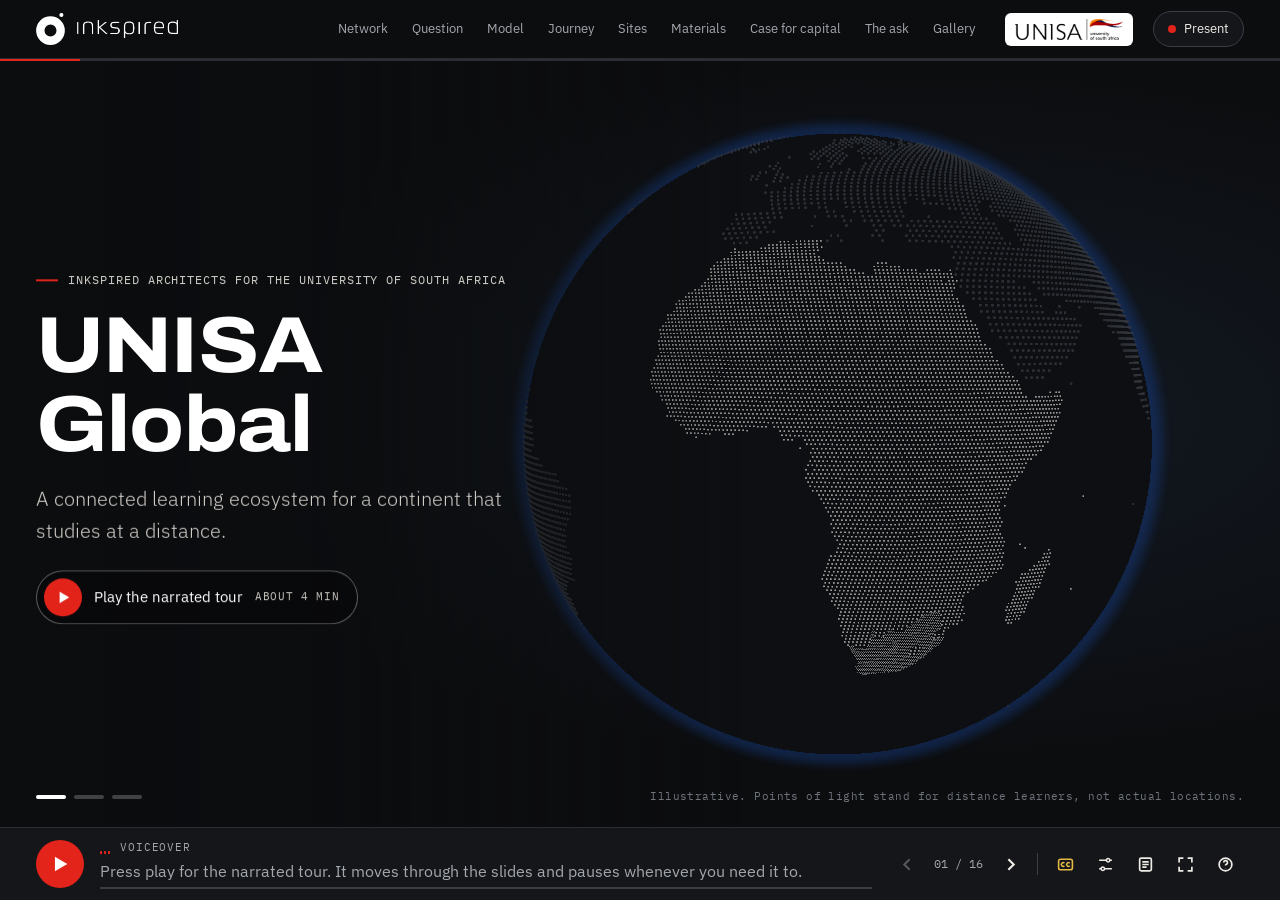
==== commit b824c176: "Merge the UNISA Global update into the slide deck - Rename to UNISA Global throughout; new header wo" ====
--- a/index.html
+++ b/index.html
@@ -3,7 +3,7 @@
 <head>
 <meta charset="utf-8">
 <meta name="viewport" content="width=device-width,initial-scale=1,viewport-fit=cover">
-<title>One UNISA Global Model</title>
+<title>UNISA Global Model</title>
 <link rel="icon" type="image/png" href="img/favicon.png">
 <link rel="apple-touch-icon" href="img/apple-touch-icon.png">
 <link rel="stylesheet" href="fonts/fonts.css">
@@ -15,13 +15,15 @@
   <div class="wrap">
     <a class="brand" href="#africa" data-go="africa" aria-label="Inkspired Architects, back to the start">
       <svg viewBox="0 0 100 111" aria-hidden="true"><circle cx="49.95" cy="60.94" r="35.36" fill="none" stroke="#fff" stroke-width="28.98"/><circle cx="87.79" cy="6.99" r="7.04" fill="#fff"/></svg>
-      <img src="img/inkspired-wordmark.png" alt="inkspired" width="796" height="145">
+      <img src="img/brand/inkspired-wordmark-white.png" alt="inkspired" width="792" height="141">
     </a>
     <nav class="nav" aria-label="Chapters">
+      <a href="#network" data-go="network">Network</a>
       <a href="#question" data-go="question">Question</a>
       <a href="#model" data-go="model">Model</a>
       <a href="#journey" data-go="journey">Journey</a>
       <a href="#sites" data-go="sites">Sites</a>
+      <a href="#materials" data-go="materials">Materials</a>
       <a href="#capital" data-go="capital">Case for capital</a>
       <a href="#ask" data-go="ask">The ask</a>
       <a href="#gallery" data-go="gallery">Gallery</a>
@@ -32,7 +34,7 @@
 </header>
 <div class="prog" aria-hidden="true"><i id="progBar"></i></div>
 
-<main class="deck" id="deck" aria-roledescription="slide deck" aria-label="One UNISA">
+<main class="deck" id="deck" aria-roledescription="slide deck" aria-label="UNISA Global">
 <div class="track" id="track">
 
 <!-- 00 AFRICA, AT A DISTANCE -->
@@ -46,7 +48,7 @@
     <div class="wrap">
       <div class="pro-step" data-ph="0">
         <span class="mono pro-kicker"><b></b>Inkspired Architects for the University of South Africa</span>
-        <h1>One UNISA</h1>
+        <h1>UNISA Global</h1>
         <p>A connected learning ecosystem for a continent that studies at a distance.</p>
         <button class="cta" id="heroCta" type="button"><i><svg viewBox="0 0 16 16" fill="#fff"><path d="M3 1.5l11 6.5-11 6.5z"/></svg></i><span>Play the narrated tour</span><small id="ctaMin"></small></button>
       </div>
@@ -56,7 +58,7 @@
         <p>Students study alone: at kitchen tables, on phones, far from support, laboratories and employers.</p>
       </div>
       <div class="pro-step" data-ph="2">
-        <span class="mono pro-kicker"><b></b>One UNISA</span>
+        <span class="mono pro-kicker"><b></b>UNISA Global</span>
         <h1>Now, a front door.</h1>
         <p>Three sites where their regions’ economies already live, joined by one digital backbone from the main campus.</p>
       </div>
@@ -64,25 +66,27 @@
   </div>
   <div class="pro-foot">
     <div class="wrap">
-      <div class="pro-dots" id="proDots"><button type="button" data-ph="0" aria-label="One UNISA"></button><button type="button" data-ph="1" aria-label="Africa, at a distance"></button><button type="button" data-ph="2" aria-label="A front door"></button></div>
+      <div class="pro-dots" id="proDots"><button type="button" data-ph="0" aria-label="UNISA Global"></button><button type="button" data-ph="1" aria-label="Africa, at a distance"></button><button type="button" data-ph="2" aria-label="A front door"></button></div>
       <span class="mono pro-note">Illustrative. Points of light stand for distance learners, not actual locations.</span>
     </div>
   </div>
 </section>
 
 <!-- 01 VISION -->
-<section id="vision" class="pg hero-pg" data-chap="vision" aria-roledescription="slide" aria-label="One UNISA">
+<section id="vision" class="pg hero-pg" data-chap="vision" aria-roledescription="slide" aria-label="UNISA Global, three sites">
   <div class="hero" id="hero">
     <svg class="hero-ring" viewBox="0 0 100 111" aria-hidden="true"><circle class="r" pathLength="100" cx="49.95" cy="60.94" r="35.36" fill="none" stroke="#fff" stroke-width="28.98"/><circle class="d" cx="87.79" cy="6.99" r="7.04" fill="#fff"/></svg>
     <div class="slide on" style="--acc:var(--hub)" data-i="0">
-      <div class="px"><img src="img/d-hub-night.webp" alt="The Hub, Cape Town Marine Studies, at night on the waterfront with Table Mountain behind" width="1600" height="802"></div>
+      <div class="px"><img src="img/h-night.webp" alt="The Hub, Cape Town Marine Studies, at night on the waterfront with Table Mountain behind" width="1536" height="1024"></div>
     </div>
     <div class="slide" style="--acc:var(--centre)" data-i="1">
-      <div class="px"><img src="img/d-cen-exterior.webp" alt="The Centre, Mahikeng Mining Knowledge Centre, in afternoon light" width="1600" height="900"></div>
+      <div class="px"><img src="img/c-exterior.webp" alt="The Centre, Mahikeng Mining Knowledge Hub, in afternoon light" width="1670" height="942"></div>
     </div>
     <div class="slide" style="--acc:var(--spoke)" data-i="2">
-      <div class="px"><img src="img/g-spk-exterior.webp" alt="The Spoke, Mthatha, street frontage at golden hour" width="1600" height="903"></div>
-    </div>
+      <div class="px"><img src="img/s-exterior.webp" alt="The Spoke, Mthatha, street frontage at golden hour" width="1669" height="942"></div>
+    </div>
+    <canvas class="livec" id="heroGL" aria-hidden="true"></canvas>
+    <div class="hero-shade" aria-hidden="true"></div>
     <div class="hero-copy" data-spot>
       <div class="wrap">
         <div id="heroCopy" aria-live="polite"></div>
@@ -110,6 +114,36 @@
   </div>
 </section>
 
+<!-- NETWORK -->
+<section id="network" class="pg netpg" data-chap="network" aria-roledescription="slide" aria-label="The UNISA Global network">
+  <div class="wrap">
+    <div class="op-grid">
+      <div class="op-map" id="opMap" role="img" aria-label="Map of South Africa linking Cape Town, Mahikeng and Mthatha in one network"></div>
+      <div class="op-side">
+        <div class="op-head"><span class="mono">UNISA Global Model</span><h2>UNISA Global. Three sites. One network.</h2></div>
+        <div class="legend2">
+          <div class="lg2" data-spot><i style="background:#2f7fd6"></i><div><b>HUB</b><span><em class="cnt2" data-to="5000">5 000</em> m²</span></div></div>
+          <div class="lg2" data-spot><i style="background:#c8692e"></i><div><b>CENTRE</b><span><em class="cnt2" data-to="2200">2 200</em> m²</span></div></div>
+          <div class="lg2" data-spot><i style="background:#e2b23a"></i><div><b>SPOKE</b><span><em class="cnt2" data-to="700">700</em> m²</span></div></div>
+          <div class="lg2 tot" data-spot><i style="background:#e3241b"></i><div><b>Total</b><span><em class="cnt2" data-to="7900">7 900</em> m²</span></div></div>
+        </div>
+        <button class="replay" id="opReplay" type="button">Replay</button>
+      </div>
+    </div>
+  </div>
+</section>
+
+<!-- PREFACE -->
+<section id="preface" class="pg pref" data-chap="network" aria-roledescription="slide" aria-label="From the preface by the Principal and Vice-Chancellor">
+  <div class="wrap">
+    <div class="sheet"><span class="n"></span><span class="t">From the preface by the Principal and Vice-Chancellor</span></div>
+    <span class="qm" aria-hidden="true">“</span>
+    <blockquote id="vcq" data-spot><span class="ln">UNISA Global represents such a moment of reimagination.</span> <strong class="ln">It is not a departure from UNISA’s identity, but a deepening of it.</strong></blockquote>
+    <div class="pref-att" data-spot><span class="u"><img src="img/unisa-logo.png" alt="UNISA"></span><span>Principal and Vice-Chancellor, University of South Africa</span></div>
+    <p class="more" data-spot>The preface describes UNISA as “one institution with multiple sites of delivery, connected through common standards, shared systems” across Hubs, Centres and Spokes. This proposal gives that vision a physical form.</p>
+  </div>
+</section>
+
 <!-- 02 QUESTION -->
 <section id="question" class="pg" data-chap="question" aria-roledescription="slide" aria-label="The question for this board">
   <div class="wrap">
@@ -130,7 +164,7 @@
     <div class="model">
       <div class="mcol">
         <div class="head" data-spot>
-          <h2>One UNISA. Three sites. One system.</h2>
+          <h2>UNISA Global. Three sites. One system.</h2>
           <p class="lede">Each site anchors a catalytic niche its region already lives by, and is sized to the community it serves. All three share one design language and one digital backbone run from the main campus.</p>
         </div>
         <div class="tiers arm-target" id="tiers" data-spot>
@@ -190,6 +224,39 @@
       <div class="tabs sm" role="tablist" aria-label="Sites" data-tabs></div>
     </div>
     <div class="site-low grow" id="briefPanel" role="tabpanel"></div>
+  </div>
+</section>
+
+<!-- MATERIALS: FACADE STUDY -->
+<section id="materials" class="pg" data-chap="materials" aria-roledescription="slide" aria-label="Material palette">
+  <div class="wrap">
+    <div class="sheet"><span class="n"></span><span class="t">Material palette</span></div>
+    <div class="head mhead" data-spot>
+      <h2>Built from the ground it stands on.</h2>
+      <p class="lede">Each site carries a palette chosen for its climate and its landscape.</p>
+    </div>
+    <div class="study" id="study" data-spot>
+      <figure><img src="img/h-waterfront.webp" alt="The Hub, Cape Town, waterfront facade"><div class="slens" id="slens"></div>
+        <button class="hs" type="button" data-i="0" style="left:36.1%;top:67.9%" aria-label="Concrete podium"></button>
+        <button class="hs" type="button" data-i="1" style="left:59%;top:38.9%" aria-label="Pigmented plaster"></button>
+        <button class="hs" type="button" data-i="2" style="left:21.9%;top:30.6%" aria-label="Glazing and vertical fins"></button>
+      </figure>
+      <div class="side"><span class="mono">Material study · The Hub, Cape Town</span><h3>Select a point on the facade</h3>
+        <div class="tabs2" id="stTabs"><button type="button" data-i="0">Concrete</button><button type="button" data-i="1">Pigmented plaster</button><button type="button" data-i="2">Glazing and fins</button></div>
+        <div class="why" id="stWhy"></div><p class="mono" style="font-size:10.5px">Indicative only, subject to detailed design</p></div>
+    </div>
+  </div>
+</section>
+
+<!-- MATERIALS: PALETTES -->
+<section id="palette" class="pg" data-chap="materials" aria-roledescription="slide" aria-label="Material palettes by site">
+  <div class="wrap">
+    <div class="sheet"><span class="n"></span><span class="t">Material palette · three sites</span></div>
+    <div class="head wide" data-spot>
+      <h2>A palette for each landscape.</h2>
+      <p class="lede">Robust, low maintenance surfaces that age well, so the buildings stay dignified for decades with modest upkeep.</p>
+    </div>
+    <div class="pal arm-target" id="pal"></div>
   </div>
 </section>
 
@@ -267,7 +334,7 @@
       <div class="card">
         <div class="card-h"><h3>Gated investment pathway</h3><span class="mono">Each gate is a board decision</span></div>
         <div class="gates">
-          <div class="gate now" data-spot><span class="g">G1</span><b>Concept approval</b><p>Today. Endorse the One UNISA model and the Hub as the first site.</p></div>
+          <div class="gate now" data-spot><span class="g">G1</span><b>Concept approval</b><p>Today. Endorse the UNISA Global model and the Hub as the first site.</p></div>
           <div class="gate" data-spot><span class="g">G2</span><b>Detailed design and business case</b><p>Quantity surveyor cost plan, enrolment and utilisation model, partner letters of intent.</p></div>
           <div class="gate" data-spot><span class="g">G3</span><b>Hub delivery</b><p>Construction funding released only against an approved business case.</p></div>
           <div class="gate" data-spot><span class="g">G4</span><b>Centre, Mahikeng</b><p>Approved once Hub utilisation data proves the model.</p></div>
@@ -292,7 +359,7 @@
   <div class="wrap">
     <div class="sheet"><span class="n"></span><span class="t">The decision we request</span></div>
     <h2 data-spot>Approve funding to take the Hub through detailed design and a full business case.</h2>
-    <p class="lede" data-spot>This is the first gated phase of One UNISA. It commits the university to evidence, not to construction.</p>
+    <p class="lede" data-spot>This is the first gated phase of UNISA Global. It commits the university to evidence, not to construction.</p>
     <div class="next">
       <div data-spot><b>A priced cost plan</b><p>Independent quantity surveyor estimate for the Hub, with the Centre and Spoke at order of magnitude.</p></div>
       <div data-spot><b>An enrolment and utilisation model</b><p>Who will use each space, how often, and what that means for operating cost.</p></div>
@@ -304,10 +371,10 @@
 <!-- 11 GALLERY -->
 <section id="gallery" class="pg" data-chap="gallery" aria-roledescription="slide" aria-label="Render gallery">
   <div class="wrap">
-    <div class="sheet"><span class="n"></span><span class="t">Render gallery, revision B</span></div>
+    <div class="sheet"><span class="n"></span><span class="t">Render gallery, final set</span></div>
     <div class="head">
       <h2>See it for yourself.</h2>
-      <p class="lede">Twenty concept renders from revision B, dated 16 October 2026. Filter by site or by type of space and open any image full screen.</p>
+      <p class="lede">The final concept renders for all three sites. Filter by site or by type of space and open any image full screen.</p>
     </div>
     <div class="filters">
       <div class="frow" id="fSite"><span class="mono">Site</span></div>
@@ -316,14 +383,14 @@
     <p class="count" id="gCount" aria-live="polite"></p>
     <div class="gal" id="gal" style="margin-top:12px"></div>
     <div class="credit">
-      <span>Concept design by Inkspired Architects (Pty) Ltd. Johannesburg and Accra.</span>
+      <span class="credit-logo"><img src="img/brand/inkspired-logo-white.png" alt="inkspired" width="987" height="1397">Concept design by Inkspired Architects (Pty) Ltd. Johannesburg and Accra.</span>
       <span>Renders are design concepts and subject to detailed design.</span>
     </div>
   </div>
 </section>
 
 </div>
-<div class="dive-flash" id="diveFlash" aria-hidden="true"><div class="hole"><img src="img/d-hub-night.webp" alt="" decoding="async"></div></div>
+<div class="dive-flash" id="diveFlash" aria-hidden="true"><div class="hole"><img src="img/h-night.webp" alt="" decoding="async"></div></div>
 </main>
 
 <!-- Player: voiceover, captions and slide controls -->
@@ -365,7 +432,6 @@
 </div>
 <div class="pop" id="settings" hidden>
   <h4>Voiceover</h4>
-  <label class="fld" id="voiceFld"><span class="mono">Voice</span><select id="voVoice"></select></label>
   <label class="fld"><span class="mono">Speed</span>
     <select id="voRate"><option value="0.9">0.9×</option><option value="1" selected>1×</option><option value="1.1">1.1×</option><option value="1.2">1.2×</option></select>
   </label>
@@ -392,8 +458,10 @@
 <script src="vendor/three.min.js"></script>
 <script src="js/geo-dots.js"></script>
 <script src="js/voiceover.js"></script>
-<script src="audio/timings.js"></script>
 <script src="js/globe.js"></script>
+<script src="js/live.js"></script>
+<script src="js/netmap.js"></script>
+<script src="js/netmap-data.js"></script>
 <script src="js/deck.js"></script>
 </body>
 </html>
--- a/css/deck.css
+++ b/css/deck.css
@@ -34,7 +34,7 @@
 .bar .wrap{display:flex;align-items:center;gap:20px;height:58px}
 .brand{display:flex;align-items:center;gap:12px;text-decoration:none;flex:none}
 .brand svg{width:29px;height:32px}
-.brand img{height:19px;width:auto}
+.brand img{height:18px;width:auto}
 .nav{display:flex;gap:4px;margin-left:auto;flex-wrap:nowrap}
 .nav a{font-size:13px;text-decoration:none;color:var(--muted);padding:8px 10px;border-radius:6px;white-space:nowrap}
 .nav a:hover,.nav a[aria-current="true"]{color:var(--fg);background:var(--panel2)}
@@ -72,7 +72,7 @@
 .slide.on img{animation:kb 9s var(--ease) forwards}
 @keyframes kb{from{transform:scale(1.02)}to{transform:scale(1.12)}}
 .slide::after{content:"";position:absolute;inset:0;background:linear-gradient(90deg,rgba(6,7,9,.86) 0%,rgba(6,7,9,.55) 42%,rgba(6,7,9,.05) 75%),linear-gradient(0deg,rgba(6,7,9,.9) 0%,rgba(6,7,9,0) 38%)}
-.hero-copy{position:absolute;z-index:2;left:0;right:0;bottom:clamp(84px,13vh,120px)}
+.hero-copy{position:absolute;z-index:3;left:0;right:0;bottom:clamp(84px,13vh,120px)}
 .hero-copy .wrap>*{max-width:700px}
 .hc .tag{display:inline-flex;align-items:center;gap:10px;margin-bottom:18px;color:#e9e6e0}
 .hc .tag b{width:22px;height:2px;background:var(--acc);display:block}
@@ -100,7 +100,7 @@
 .hbtn:hover{border-color:#fff}
 .hbtn svg{width:16px;height:16px}
 body.vo-active .hbtn{display:none}
-.hero-ring{position:absolute;z-index:2;right:max(24px,6vw);top:36px;width:clamp(64px,9vw,112px);opacity:.92}
+.hero-ring{position:absolute;z-index:3;right:max(24px,6vw);top:36px;width:clamp(64px,9vw,112px);opacity:.92}
 .hero-ring circle.r{stroke-dasharray:101;stroke-dashoffset:101;animation:draw 1.6s .2s var(--ease) forwards}
 .hero-ring circle.d{transform-box:fill-box;transform-origin:center;animation:pop .5s 1.5s var(--ease) both}
 @keyframes draw{to{stroke-dashoffset:0}}
@@ -478,8 +478,94 @@
 @media (max-width:760px){.pro-scrim{background:linear-gradient(180deg,var(--bg) 0%,rgba(12,13,15,.8) 34%,rgba(12,13,15,0) 60%)}}
 /* Arriving from the globe dive: the render is already full screen, so only the shading and words fade up. */
 @keyframes ovIn{from{opacity:0}to{opacity:1}}
-.pg.from-dive .slide::after,.pg.from-dive .hero-ctrl,.pg.from-dive .hero-ring,.pg.from-dive .strip{animation:ovIn 1.3s var(--ease) both}
+.pg.from-dive .slide::after,.pg.from-dive .hero-shade,.pg.from-dive .hero-ctrl,.pg.from-dive .hero-ring,.pg.from-dive .strip{animation:ovIn 1.3s var(--ease) both}
 .pg.from-dive .hc .tag,.pg.from-dive .hc h1,.pg.from-dive .hc p{animation-delay:.5s}
 
 /* Slides two or more away are not painted until they are near */
 .pg.far{visibility:hidden}
+
+/* Living stills: renders with a depth map drift with a slow camera move */
+.livec{position:absolute;inset:0;width:100%;height:100%;display:block;pointer-events:none;transition:opacity .8s var(--ease)}
+.hero .livec{z-index:1}
+.hero-shade{position:absolute;inset:0;z-index:2;pointer-events:none;background:linear-gradient(90deg,rgba(6,7,9,.86) 0%,rgba(6,7,9,.55) 42%,rgba(6,7,9,.05) 75%),linear-gradient(0deg,rgba(6,7,9,.9) 0%,rgba(6,7,9,0) 38%)}
+.viewer .livec{z-index:1}
+.viewer .cap{z-index:2;text-shadow:0 1px 3px rgba(0,0,0,.85),0 0 12px rgba(0,0,0,.6)}
+.viewer{cursor:zoom-in}
+.viewer video{position:absolute;inset:0;width:100%;height:100%;object-fit:cover;display:block;animation:fadein .6s var(--ease)}
+.thumbs button.vid{position:relative}
+.thumbs button.vid::after{content:"";position:absolute;right:6px;bottom:6px;border-left:9px solid #fff;border-top:6px solid transparent;border-bottom:6px solid transparent;filter:drop-shadow(0 1px 2px rgba(0,0,0,.8))}
+
+/* Network */
+.pg.netpg{background:#121212}
+.op-grid{display:grid;grid-template-columns:minmax(0,1.55fr) minmax(0,1fr);gap:clamp(20px,4vw,60px);align-items:center}
+.op-map{width:min(100%,calc((var(--dh) - 80px) * 1.327));aspect-ratio:1210/912;margin:auto}
+.op-head{display:grid;gap:10px;margin-bottom:clamp(16px,3.4vh,28px)}
+.op-head h2{font-size:clamp(26px,min(3vw,4.8vh),46px);font-weight:750}
+.legend2{display:grid;gap:clamp(10px,2vh,22px)}
+.lg2{display:flex;gap:20px;align-items:stretch;opacity:0;transform:translateX(20px);transition:opacity .7s var(--ease),transform .7s var(--ease),filter .6s var(--ease)}
+.lg2.in{opacity:1;transform:none}
+.lg2 i{width:5px;border-radius:2px;display:block;flex:none}
+.lg2 b{display:block;font-family:var(--display);font-stretch:112%;font-weight:650;font-size:clamp(18px,min(2vw,3vh),28px);letter-spacing:.05em}
+.lg2 span{font-weight:300;font-size:clamp(20px,min(2.2vw,3.3vh),32px);font-variant-numeric:tabular-nums;white-space:nowrap}
+.lg2 em{font-style:normal}
+.lg2.tot b{letter-spacing:0;font-family:var(--body);font-weight:600}
+.lg2.tot span{font-family:var(--display);font-stretch:112%;font-weight:750;font-size:clamp(34px,min(4.4vw,6.2vh),62px);line-height:1.1}
+.replay{border:1px solid var(--line2);background:var(--panel);border-radius:999px;padding:8px 14px;font-size:13px;cursor:pointer;width:max-content;margin-top:clamp(10px,2vh,18px)}
+.replay:hover{border-color:var(--fg)}
+@media (max-width:860px){.op-grid{grid-template-columns:1fr}.op-map{width:100%}}
+
+/* Preface */
+.pg.pref{background:#0f1012}
+.pref blockquote{margin:0;max-width:30ch;font-family:var(--display);font-stretch:108%;font-weight:300;font-size:clamp(28px,min(3.8vw,6.4vh),56px);line-height:1.15;text-wrap:balance}
+.pref blockquote strong{font-weight:700}
+.pref .qm{font-family:var(--display);font-weight:800;color:var(--red);font-size:clamp(90px,min(10vw,16vh),150px);line-height:.6;display:block;margin-bottom:6px}
+.pref-att{display:flex;gap:14px;align-items:center;margin-top:clamp(18px,3.6vh,30px);flex-wrap:wrap;color:var(--muted)}
+.pref-att .u{background:#fff;border-radius:6px;padding:6px 10px}
+.pref-att .u img{height:22px;width:auto}
+.pref .more{color:var(--muted);max-width:62ch;margin-top:clamp(16px,3vh,26px);font-size:16px}
+.qw{opacity:.15;transition:opacity .45s var(--ease)}
+.qw.on{opacity:1}
+
+/* Materials: facade study */
+.study{display:grid;grid-template-columns:minmax(0,1.6fr) minmax(0,1fr);border:1px solid var(--line);border-radius:16px;overflow:hidden;background:var(--panel)}
+.study figure{margin:0;position:relative;aspect-ratio:16/9;max-height:calc(var(--dh) - 250px);background:#000;overflow:hidden}
+.study figure img{position:absolute;inset:0;width:100%;height:100%;object-fit:cover}
+.hs{position:absolute;width:30px;height:30px;margin:-15px 0 0 -15px;border-radius:50%;border:3px solid #fff;background:rgba(255,255,255,.18);cursor:pointer;padding:0;z-index:2}
+.hs::after{content:"";position:absolute;inset:-10px;border-radius:50%;border:2px solid rgba(255,255,255,.6);animation:hsp 2.2s ease-out infinite}
+@keyframes hsp{from{transform:scale(.7);opacity:.9}to{transform:scale(1.5);opacity:0}}
+.hs[aria-pressed="true"]{background:var(--hub)}
+.slens{position:absolute;width:clamp(110px,16vw,200px);aspect-ratio:1;border-radius:50%;border:5px solid #fff;background-size:140%;background-position:center;box-shadow:0 14px 40px rgba(0,0,0,.5);transform:translate(-50%,-115%) scale(.6);opacity:0;transition:opacity .4s,transform .5s var(--ease),left .6s var(--ease),top .6s var(--ease);pointer-events:none;z-index:3}
+.slens.on{opacity:1;transform:translate(-50%,-115%) scale(1)}
+.study .side{padding:clamp(18px,3vh,26px);display:grid;gap:14px;align-content:start}
+.study .side .mono{color:var(--hub)}
+.tabs2{display:flex;gap:8px;flex-wrap:wrap}
+.tabs2 button{border:1px solid var(--line2);background:none;border-radius:999px;padding:7px 12px;font-size:13px;cursor:pointer}
+.tabs2 button[aria-pressed="true"]{background:var(--fg);color:var(--bg);border-color:var(--fg)}
+.study .why{display:grid;gap:6px}
+.study .why b{font-family:var(--display);font-stretch:110%;font-size:clamp(20px,3vh,26px)}
+.study .why p{color:var(--muted)}
+@media (max-width:900px){.study{grid-template-columns:1fr}.study figure{max-height:none}}
+
+/* Materials: palettes */
+.pal{display:grid;grid-template-columns:repeat(3,1fr);gap:20px}
+.palc{border:1px solid var(--line);border-radius:16px;background:var(--panel);overflow:hidden;display:grid;align-content:start;min-width:0}
+.palc .hd{padding:clamp(14px,2.6vh,22px) 22px 4px;display:grid;gap:6px}
+.palc .hd .mono{color:var(--acc)}
+.palc .hd p{color:var(--muted);font-size:14px;line-height:1.5}
+.palc .sw{display:grid;grid-template-columns:repeat(4,1fr);gap:6px;padding:10px 22px}
+.palc .sw button{position:relative;aspect-ratio:1;border:0;padding:0;border-radius:6px;overflow:hidden;cursor:zoom-in;background:#000}
+.palc .sw button.big{grid-column:span 2;grid-row:span 2}
+.palc .sw img{width:100%;height:100%;object-fit:cover;transition:transform 1.2s var(--ease)}
+.palc .sw button:hover img{transform:scale(1.12)}
+.palc .sw small{position:absolute;left:0;right:0;bottom:0;padding:14px 6px 5px;background:linear-gradient(0deg,rgba(0,0,0,.75),transparent);font-family:var(--mono);font-size:9.5px;letter-spacing:.06em;text-transform:uppercase;color:#fff;text-align:left}
+.palc .board{border-top:1px solid var(--line);padding:10px 22px 12px;display:grid;gap:6px}
+.palc .board button{border:0;padding:0;background:none;cursor:zoom-in;width:100%}
+.palc .board img{width:100%;height:clamp(30px,4.6vh,48px);object-fit:cover;border-radius:4px;opacity:.9}
+.palc .board .mono{font-size:10px}
+.palc .reveal{clip-path:inset(0 0 0 0);transition:clip-path 1s var(--ease)}
+.pal.arm .reveal{clip-path:inset(100% 0 0 0);transition:none}
+@media (max-width:980px){.pal{grid-template-columns:1fr}}
+@media (max-height:860px) and (min-width:981px){.palc .sw{grid-auto-rows:clamp(46px,8vh,80px)}.palc .sw button{aspect-ratio:auto}.palc .board .mono{display:none}.palc .hd{padding-top:14px}}
+
+.credit-logo{display:flex;gap:12px;align-items:center}
+.credit-logo img{height:40px;width:auto;opacity:.85}
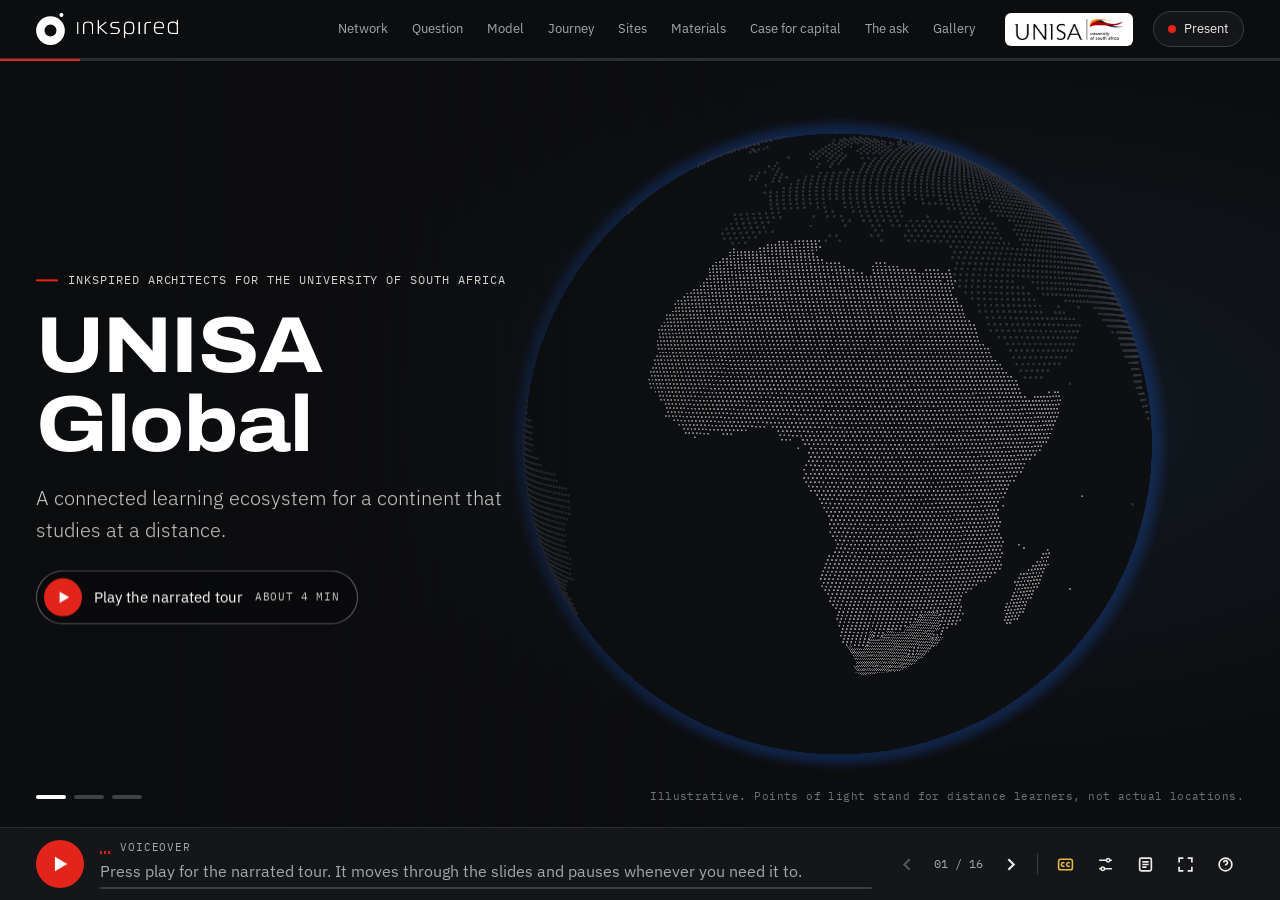
==== commit 0851f3b1: "Version the script and style links so browsers fetch the latest files Co-Authored-By: Claude Opus 5." ====
--- a/index.html
+++ b/index.html
@@ -7,7 +7,7 @@
 <link rel="icon" type="image/png" href="img/favicon.png">
 <link rel="apple-touch-icon" href="img/apple-touch-icon.png">
 <link rel="stylesheet" href="fonts/fonts.css">
-<link rel="stylesheet" href="css/deck.css">
+<link rel="stylesheet" href="css/deck.css?v=4">
 </head>
 <body>
 
@@ -456,12 +456,12 @@
 <script src="vendor/Flip.min.js"></script>
 <script src="vendor/SplitText.min.js"></script>
 <script src="vendor/three.min.js"></script>
-<script src="js/geo-dots.js"></script>
-<script src="js/voiceover.js"></script>
-<script src="js/globe.js"></script>
-<script src="js/live.js"></script>
-<script src="js/netmap.js"></script>
-<script src="js/netmap-data.js"></script>
-<script src="js/deck.js"></script>
+<script src="js/geo-dots.js?v=4"></script>
+<script src="js/voiceover.js?v=4"></script>
+<script src="js/globe.js?v=4"></script>
+<script src="js/live.js?v=4"></script>
+<script src="js/netmap.js?v=4"></script>
+<script src="js/netmap-data.js?v=4"></script>
+<script src="js/deck.js?v=4"></script>
 </body>
 </html>
